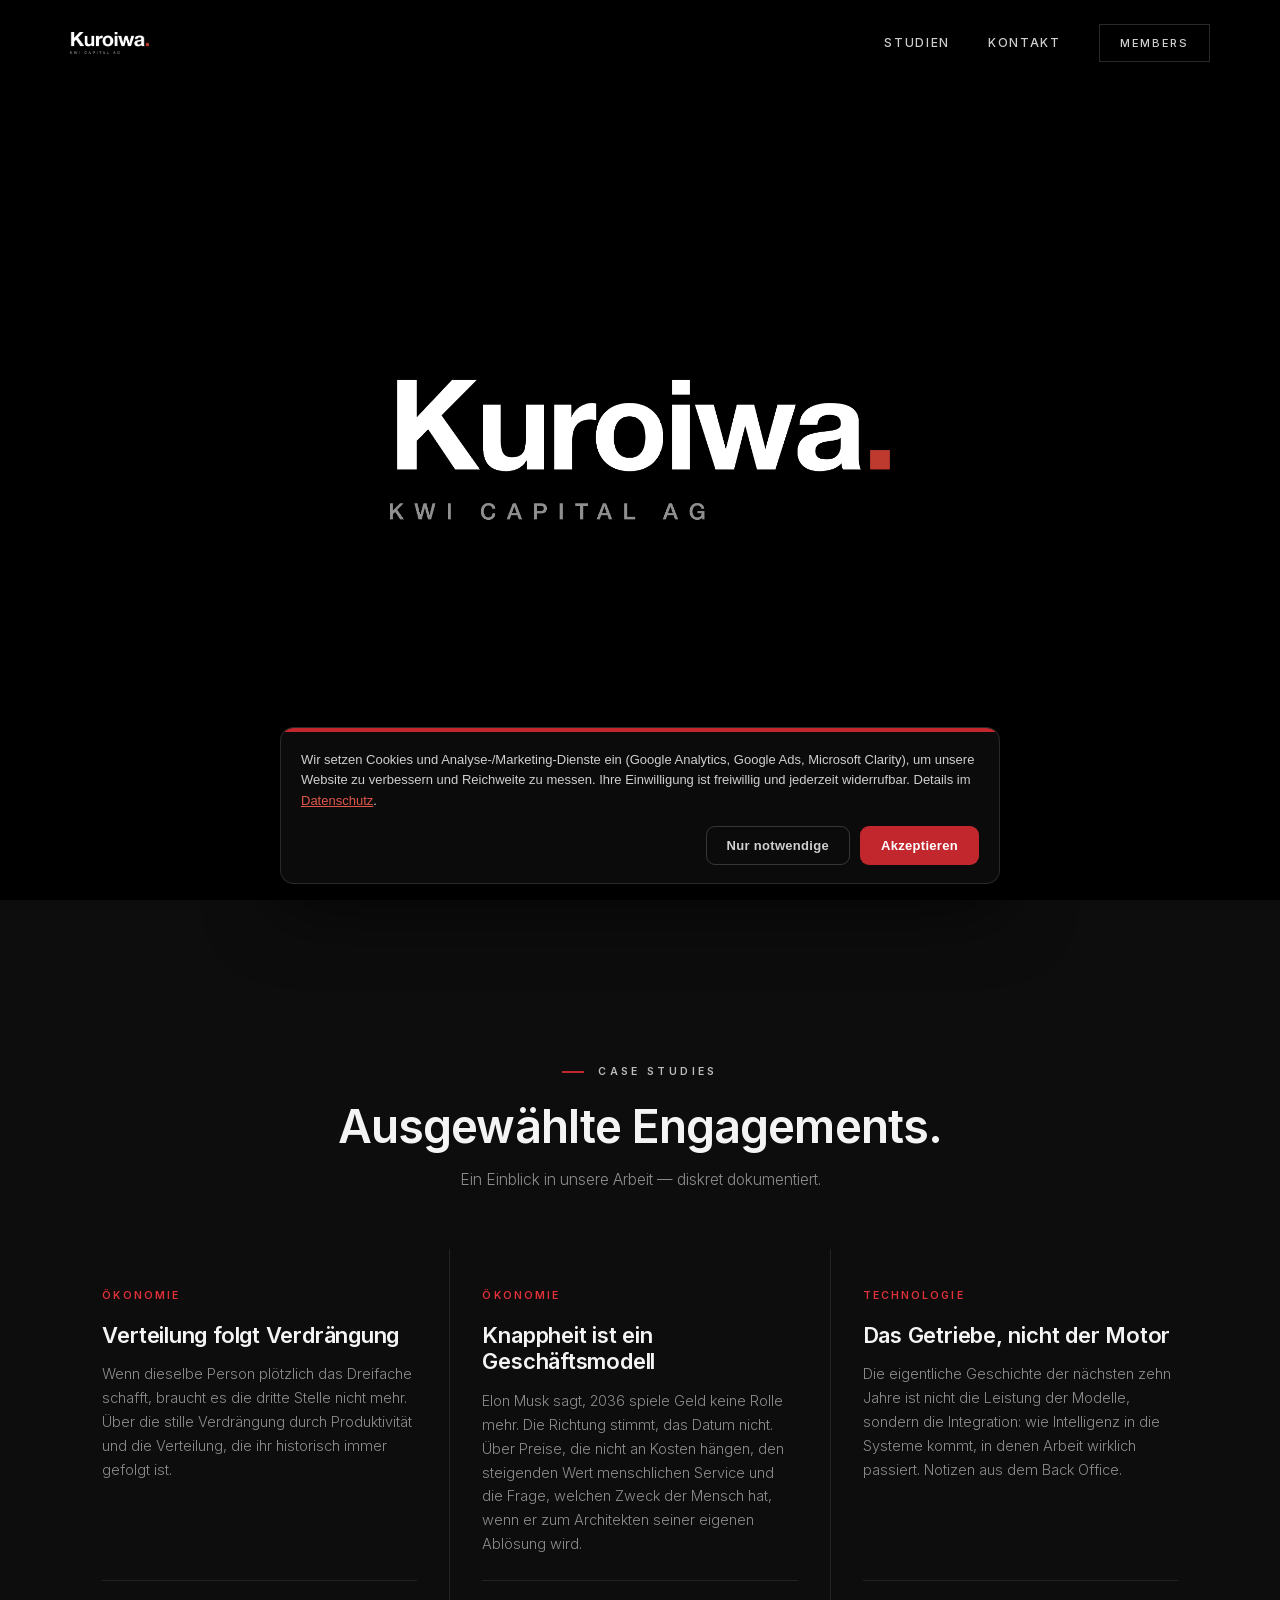
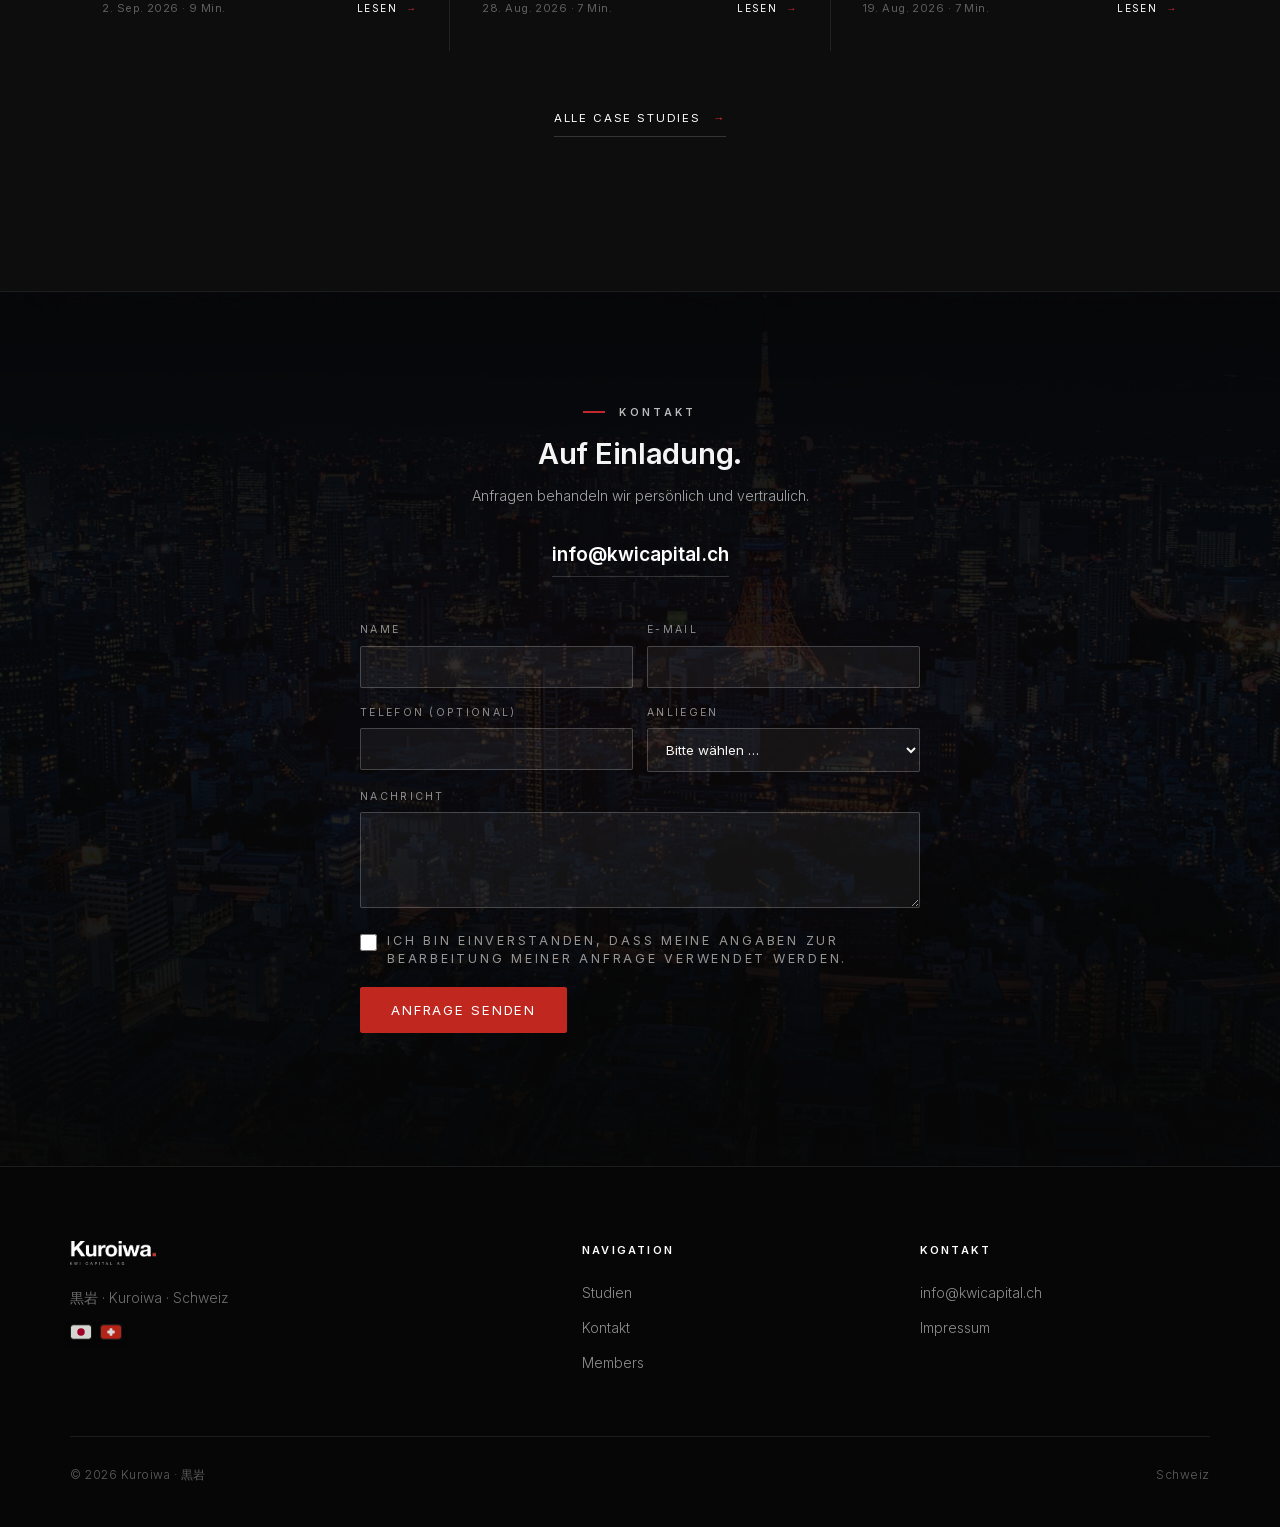
==== index.html @ 1a4d855a "Sentry error monitoring (shared EU loader) on all public pages" ====
<!DOCTYPE html>
<html lang="de">
<head>
<!-- KWI-ANALYTICS: Google Consent Mode v2 (Default = verweigert bis Einwilligung) -->
<script>
window.dataLayer=window.dataLayer||[];function gtag(){dataLayer.push(arguments);}
gtag('consent','default',{ad_storage:'denied',ad_user_data:'denied',ad_personalization:'denied',analytics_storage:'denied',functionality_storage:'granted',security_storage:'granted',wait_for_update:500,region:['CH','GB','AT','BE','BG','HR','CY','CZ','DK','EE','FI','FR','DE','GR','HU','IE','IT','LV','LT','LU','MT','NL','PL','PT','RO','SK','SI','ES','SE','IS','LI','NO']});
gtag('consent','default',{ad_storage:'granted',ad_user_data:'granted',ad_personalization:'granted',analytics_storage:'granted',functionality_storage:'granted',security_storage:'granted'});
gtag('set','ads_data_redaction',true);gtag('set','url_passthrough',true);
</script>
<meta charset="utf-8">
<meta name="viewport" content="width=device-width,initial-scale=1">
<title>Kuroiwa — KWI Capital AG | Schweizerische Investment-Gesellschaft</title>
<meta name="description" content="Kuroiwa · KWI Capital AG, Freienbach SZ — eine unabhängige Schweizer Investment-Gesellschaft für Real Estate, Luxusgüter und Beteiligungen. Privates Kapital, mit Überzeugung investiert.">
<link rel="canonical" href="https://kwicapital.ch/">
<link rel="preload" as="image" href="assets/brand/hero.jpg?v=4" fetchpriority="high">
<meta name="theme-color" content="#0a0a0a">
<meta name="robots" content="index,follow">
<!-- Open Graph -->
<meta property="og:type" content="website">
<meta property="og:site_name" content="Kuroiwa · KWI Capital AG">
<meta property="og:locale" content="de_CH">
<meta property="og:title" content="Kuroiwa — KWI Capital AG | Schweizerische Investment-Gesellschaft">
<meta property="og:description" content="Eine unabhängige Schweizer Investment-Gesellschaft. Privates Kapital, mit Überzeugung investiert.">
<meta property="og:url" content="https://kwicapital.ch/">
<meta property="og:image" content="https://kwicapital.ch/assets/brand/og.png">
<meta property="og:image:width" content="1200">
<meta property="og:image:height" content="630">
<!-- Twitter -->
<meta name="twitter:card" content="summary_large_image">
<meta name="twitter:title" content="Kuroiwa — Schweizerische Investment-Gesellschaft">
<meta name="twitter:description" content="Eine unabhängige Schweizer Investment-Gesellschaft. Privates Kapital, mit Überzeugung investiert.">
<meta name="twitter:image" content="https://kwicapital.ch/assets/brand/og.png">
<!-- Structured data -->
<script type="application/ld+json">
{"@context":"https://schema.org","@type":"FinancialService","name":"KWI Capital AG","alternateName":["Kuroiwa","Kuroiwa · KWI Capital AG","Kuroiwa Real Estate","Kuroiwa Capital"],"url":"https://kwicapital.ch/","logo":"https://kwicapital.ch/assets/brand/kuroiwa-white.png","image":"https://kwicapital.ch/assets/brand/og.png","description":"Unabhängige Schweizer Investment-Gesellschaft für Real Estate, Luxusgüter und Beteiligungen. Privates Kapital, mit Überzeugung investiert.","knowsAbout":["Real Estate","Immobilien","Luxusgüter","Investments"],"founder":{"@type":"Person","name":"Kaito Weingart"},"address":{"@type":"PostalAddress","streetAddress":"Schwerzistrasse 34","postalCode":"8807","addressLocality":"Freienbach","addressRegion":"Schwyz","addressCountry":"CH"},"areaServed":"CH","email":"info@kwicapital.ch","sameAs":["https://www.linkedin.com/company/kwicapital"]}
</script>
<link rel="stylesheet" href="assets/css/style.css">
<link rel="icon" href="/favicon.ico" sizes="any">
<link rel="icon" type="image/png" sizes="48x48" href="/assets/brand/favicon-48.png">
<link rel="icon" type="image/png" sizes="96x96" href="/assets/brand/favicon-96.png">
<link rel="icon" type="image/png" sizes="192x192" href="/assets/brand/favicon-192.png">
<link rel="apple-touch-icon" href="/assets/brand/apple-touch-icon.png">
<script src="https://js-de.sentry-cdn.com/5f4f6df38e203f23745c1d798cc544e8.min.js" crossorigin="anonymous"></script>
</head>
<body>

<!-- NAV -->
<nav class="nav">
  <a href="/"><img class="logo" src="assets/brand/kuroiwa-white.png" alt="Kuroiwa — KWI Capital AG"></a>
  <div class="nav-links">
    <a href="studien.html">Studien</a>
    <a href="#kontakt">Kontakt</a>
    <a href="admin.html" class="nav-cta">Members</a>
  </div>
  <div class="burger"><span></span><span></span><span></span></div>
</nav>

<!-- SLIDE 1 — INTRO (Logo auf Schwarz) -->
<header class="hero-intro" id="top">
  <img class="k-logo" src="assets/brand/kuroiwa-white.png" alt="Kuroiwa — KWI Capital AG">
  <div class="scrollcue"><span>Scrollen</span><span class="ln"></span></div>
</header>

<!-- CASE STUDIES -->
<section class="studies" id="cases">
  <div class="wrap">
    <div class="cases-head rv">
      <span class="eyebrow center">Case Studies</span>
      <h2>Ausgewählte Engagements.</h2>
      <p>Ein Einblick in unsere Arbeit — diskret dokumentiert.</p>
    </div>
    <div class="study-grid" id="studyGrid"></div>
    <div class="cases-more rv">
      <a href="studien.html" class="link-lux">Alle Case Studies <span class="arw">→</span></a>
    </div>
  </div>
</section>

<!-- CTA -->
<section class="cta" id="kontakt">
  <img class="bg" src="assets/brand/hero.jpg?v=4" alt="" aria-hidden="true" loading="lazy" decoding="async">
  <div class="wrap">
    <span class="eyebrow center rv">Kontakt</span>
    <h2 class="rv">Auf Einladung.</h2>
    <p class="rv">Anfragen behandeln wir persönlich und vertraulich.</p>
    <a href="mailto:info@kwicapital.ch" class="mail rv">info@kwicapital.ch</a>

    <style>
      .kwi-lead { max-width: 560px; margin: 44px auto 0; text-align: left; }
      .kwi-lead label { display:block; font-size:10.5px; letter-spacing:.22em; text-transform:uppercase; color:rgba(246,245,242,.55); margin:0 0 7px; }
      .kwi-lead input, .kwi-lead select, .kwi-lead textarea { width:100%; background:rgba(246,245,242,.05); border:1px solid rgba(246,245,242,.22); color:#f6f5f2; font:15px/1.5 inherit; font-family:inherit; padding:12px 14px; border-radius:2px; outline:none; transition:border-color .2s; margin-bottom:16px; box-sizing:border-box; }
      .kwi-lead input:focus, .kwi-lead select:focus, .kwi-lead textarea:focus { border-color:#c0271f; }
      .kwi-lead select option { background:#141416; color:#f6f5f2; }
      .kwi-lead textarea { resize:vertical; min-height:96px; }
      .kwi-lead .zwei { display:grid; grid-template-columns:1fr 1fr; gap:14px; }
      @media (max-width:560px){ .kwi-lead .zwei { grid-template-columns:1fr; } }
      .kwi-lead .ok { display:flex; gap:10px; align-items:flex-start; font-size:12.5px; color:rgba(246,245,242,.6); line-height:1.5; margin-bottom:18px; }
      .kwi-lead .ok input { width:17px; height:17px; flex-shrink:0; accent-color:#c0271f; margin:2px 0 0; }
      .kwi-lead button { cursor:pointer; background:#c0271f; color:#fff; border:1px solid #c0271f; padding:14px 30px; font:600 13px/1 inherit; font-family:inherit; letter-spacing:.14em; text-transform:uppercase; border-radius:2px; transition:background .2s; }
      .kwi-lead button:hover { background:#a01f18; }
      .kwi-lead .status { font-size:14px; min-height:20px; margin:10px 0 0; }
      .kwi-lead .status.err { color:#ff8178; }
      .kwi-dank { display:none; max-width:480px; margin:52px auto 0; text-align:center; padding:44px 36px; border:1px solid rgba(246,245,242,.14); background:rgba(246,245,242,.03); }
      .kwi-dank.zeig { display:block; }
      .kwi-dank .kd-check { width:46px; height:46px; margin:0 auto 20px; border:1.5px solid #c0271f; border-radius:50%; color:#c0271f; font-size:20px; line-height:46px; }
      .kwi-dank h3 { margin:0 0 10px; font-size:24px; letter-spacing:.01em; color:#f6f5f2; }
      .kwi-dank p { margin:0; font-size:15px; color:rgba(246,245,242,.7); line-height:1.6; }
      .kwi-dank .kd-sub { margin-top:16px; padding-top:16px; border-top:1px solid rgba(246,245,242,.1); font-size:12.5px; color:rgba(246,245,242,.45); letter-spacing:.04em; }
      .kwi-hp { position:absolute; left:-9999px; }
    </style>
    <form class="kwi-lead rv" id="kwiLead" novalidate>
      <input type="text" name="_gotcha" class="kwi-hp" tabindex="-1" autocomplete="off" aria-hidden="true">
      <div class="zwei">
        <div><label for="kl-name">Name</label><input id="kl-name" name="name" type="text" autocomplete="name" required></div>
        <div><label for="kl-mail">E-Mail</label><input id="kl-mail" name="email" type="email" autocomplete="email" required></div>
      </div>
      <div class="zwei">
        <div><label for="kl-tel">Telefon (optional)</label><input id="kl-tel" name="telefon" type="tel" autocomplete="tel"></div>
        <div><label for="kl-anliegen">Anliegen</label><select id="kl-anliegen" name="anliegen" required>
          <option value="">Bitte wählen …</option><option>Beteiligung</option><option>Immobilien</option><option>Finanzierung</option><option>Anderes</option>
        </select></div>
      </div>
      <label for="kl-msg">Nachricht</label><textarea id="kl-msg" name="nachricht" required></textarea>
      <label class="ok"><input type="checkbox" name="einwilligung" required value="ja"><span>Ich bin einverstanden, dass meine Angaben zur Bearbeitung meiner Anfrage verwendet werden.</span></label>
      <button type="submit">Anfrage senden</button>
      <p class="status" id="kwiStatus" role="status" aria-live="polite"></p>
    </form>
    <div class="kwi-dank" id="kwiDank">
      <div class="kd-check">&#10003;</div>
      <h3>Danke für Ihre Anfrage.</h3>
      <p>Wir melden uns zeitnah bei Ihnen.</p>
      <p class="kd-sub">Eine Bestätigung wurde an Ihre E-Mail-Adresse gesendet.</p>
    </div>
    <script>
    (function(){
      var EP = 'https://script.google.com/macros/s/AKfycbymkMpIEbcoW9rb1I5Gh41MIJLAxWE8_gxH4I-no3Gv1EeRDpSPRKZDP80ACnvisbRn/exec';
      var f = document.getElementById('kwiLead'), st = document.getElementById('kwiStatus');
      function fertig(){ f.style.display='none'; document.getElementById('kwiDank').classList.add('zeig'); if (window.dataLayer) window.dataLayer.push({ event:'generate_lead', method:'kontaktformular' }); }
      f.addEventListener('submit', async function(e){
        e.preventDefault();
        if (!f.checkValidity()) { f.reportValidity(); return; }
        st.className = 'status'; st.textContent = 'Wird gesendet …';
        var daten = new URLSearchParams(new FormData(f));
        try {
          var res = await fetch(EP, { method:'POST', body:daten });
          var a = await res.json().catch(function(){ return {}; });
          if (res.ok && a.ok !== false) fertig();
          else { st.className='status err'; st.textContent='Senden fehlgeschlagen — bitte direkt an info@kwicapital.ch.'; }
        } catch(err){
          try { await fetch(EP, { method:'POST', body:daten, mode:'no-cors' }); fertig(); }
          catch(e2){ st.className='status err'; st.textContent='Netzwerkfehler — bitte direkt an info@kwicapital.ch.'; }
        }
      });
    })();
    </script>
  </div>
</section>

<!-- FOOTER -->
<footer class="footer">
  <div class="wrap">
    <div class="top">
      <div>
        <img class="logo" src="assets/brand/kuroiwa-white.png" alt="Kuroiwa">
        <p class="desc">黒岩 · Kuroiwa · Schweiz</p>
        <div class="flags" style="margin-top:14px" title="Japan × Schweiz">
          <span class="fl"><svg width="20" height="14" viewBox="0 0 30 20"><rect width="30" height="20" rx="3" fill="#FAF9F6"/><circle cx="15" cy="10" r="5.6" fill="#BC002D"/></svg></span>
          <span class="fl"><svg width="20" height="14" viewBox="0 0 30 20"><rect width="30" height="20" rx="3" fill="#D52B1E"/><rect x="12.9" y="4.5" width="4.2" height="11" rx="1" fill="#fff"/><rect x="9.5" y="7.9" width="11" height="4.2" rx="1" fill="#fff"/></svg></span>
        </div>
      </div>
      <div>
        <h5>Navigation</h5>
        <a href="studien.html">Studien</a>
        <a href="#kontakt">Kontakt</a>
        <a href="admin.html">Members</a>
      </div>
      <div>
        <h5>Kontakt</h5>
        <a href="mailto:info@kwicapital.ch">info@kwicapital.ch</a>
        <a href="impressum.html">Impressum</a>
      </div>
    </div>
    <div class="bottom">
      <span>© 2026 Kuroiwa · 黒岩</span>
      <span>Schweiz</span>
    </div>
  </div>
</footer>

<script src="assets/js/site.js"></script>
<script>
  renderStudies('#studyGrid', null, 3);
  window.addEventListener('load', ()=> setTimeout(()=> document.getElementById('pre')?.classList.add('done'), 600));
  setTimeout(()=> document.getElementById('pre')?.classList.add('done'), 2400);
</script>
<!-- KWI-ANALYTICS -->
<noscript><iframe src="https://www.googletagmanager.com/ns.html?id=GTM-KFHC6SKX" height="0" width="0" style="display:none;visibility:hidden" title="gtm"></iframe></noscript>
<script src="/assets/js/kwi-analytics.js" defer></script>
</body>
</html>
---- assets/css/style.css ----
/* ============================================================
   KUROIWA · KWI CAPITAL AG
   Sleek · Black & Red · Boutique / Blackstone-grade
   ============================================================ */
@import url('../fonts/fonts.css');

:root{
  --black:#0a0a0a;
  --black-2:#0d0d0d;
  --black-3:#131313;
  --white:#f4f4f4;
  --red:#c1272d;
  --red-h:#e03038;
  --grey:#8c8c8c;
  --grey-2:#5f5f5f;
  --line:rgba(255,255,255,.09);
  --line-2:rgba(255,255,255,.16);
  --maxw:1340px;
  --pad:clamp(22px,5.5vw,88px);
  --ease:cubic-bezier(.22,1,.36,1);
}

*{box-sizing:border-box;margin:0;padding:0}
html{scroll-behavior:smooth;-webkit-text-size-adjust:100%}
body{
  font-family:'Inter',-apple-system,'Helvetica Neue',Arial,sans-serif;
  background:var(--black); color:var(--white);
  font-size:16px; line-height:1.65; font-weight:400;
  -webkit-font-smoothing:antialiased; overflow-x:hidden;
}
img{max-width:100%;display:block}
a{color:inherit;text-decoration:none}
::selection{background:var(--red);color:#fff}

.wrap{max-width:var(--maxw);margin:0 auto;padding-inline:var(--pad)}

/* label */
.eyebrow{display:inline-flex;align-items:center;gap:14px;font-size:10.5px;letter-spacing:.32em;
  text-transform:uppercase;font-weight:600;color:#bcbcbc}
.eyebrow::before{content:"";width:22px;height:2px;background:var(--red)}
.eyebrow.center{justify-content:center}

/* logo image */
.logo{height:26px;width:auto;display:block}

/* ============================================================
   PRELOADER
   ============================================================ */
#pre{position:fixed;inset:0;z-index:9999;background:#000;display:flex;align-items:center;justify-content:center;
  transition:opacity .9s var(--ease),visibility .9s;
  animation:preFail 0s 4s forwards} /* Fallback: verschwindet auch ohne JS */
#pre.done{opacity:0;visibility:hidden}
@keyframes preFail{to{opacity:0;visibility:hidden}}
#pre img{width:min(320px,54vw);opacity:0;animation:pin 1.3s var(--ease) forwards}
@keyframes pin{0%{opacity:0;transform:translateY(8px)}100%{opacity:1;transform:none}}

/* ============================================================
   NAV
   ============================================================ */
.nav{position:fixed;top:0;left:0;right:0;z-index:100;display:flex;align-items:center;justify-content:space-between;
  padding:24px var(--pad);transition:background .5s var(--ease),padding .5s var(--ease),border-color .5s;
  border-bottom:1px solid transparent}
.nav.solid{background:rgba(8,8,8,.78);backdrop-filter:blur(20px) saturate(1.3);padding-block:15px;border-bottom-color:var(--line)}
.nav .logo{height:22px}
.nav-links{display:flex;gap:38px;align-items:center;font-size:12px;font-weight:500;letter-spacing:.14em;text-transform:uppercase}
.nav-links a{position:relative;color:#cfcfcf;transition:color .35s}
.nav-links a:hover{color:#fff}
.nav-links a:not(.nav-cta)::after{content:"";position:absolute;left:0;bottom:-7px;height:2px;width:0;background:var(--red);transition:width .4s var(--ease)}
.nav-links a:not(.nav-cta):hover::after{width:100%}
.nav-cta{border:1px solid var(--line-2);padding:9px 20px;font-size:11px;transition:.35s;color:#fff}
.nav-cta:hover{background:var(--red);border-color:var(--red)}
.burger{display:none;flex-direction:column;gap:6px;cursor:pointer;z-index:110}
.burger span{width:26px;height:2px;background:#fff;display:block;transition:.35s}

/* ============================================================
   HERO
   ============================================================ */
.hero{position:relative;min-height:100vh;display:flex;align-items:flex-end;justify-content:center;text-align:center;
  background:#070707;overflow:hidden}
.hero .herobg{position:absolute;inset:0;width:100%;height:100%;object-fit:cover;object-position:center 42%;
  z-index:0;transform:scale(1.02);animation:kenburns 36s ease-out forwards;will-change:transform}
@keyframes kenburns{to{transform:scale(1.09)}}
.hero .veil{position:absolute;inset:0;z-index:1;pointer-events:none;
  background:
    radial-gradient(75% 60% at 50% 72%, rgba(0,0,0,.42) 0%, rgba(0,0,0,0) 66%),
    linear-gradient(180deg, rgba(7,7,7,.74) 0%, rgba(7,7,7,.24) 26%, rgba(7,7,7,.30) 52%, rgba(7,7,7,.62) 78%, rgba(7,7,7,.92) 100%)}
.hero::before{content:"";position:absolute;top:-26%;left:50%;transform:translateX(-50%);z-index:2;
  width:900px;height:900px;border-radius:50%;pointer-events:none;
  background:radial-gradient(circle,rgba(193,39,45,.18) 0%,rgba(193,39,45,0) 62%)}
.hero-inner{position:relative;z-index:3;padding:0 0 16vh}
.hero .eyebrow{margin-bottom:26px;font-size:10px;letter-spacing:.4em;color:#d8d8d8;opacity:.9}
.hero h1{font-weight:500;font-size:clamp(30px,4.4vw,60px);letter-spacing:-.015em;line-height:1.14;
  margin:0 auto;max-width:20ch;color:#fff;text-shadow:0 2px 44px rgba(0,0,0,.55)}
.hero .hero-sub{margin-top:26px;font-size:clamp(14px,1.35vw,17px);color:#c4c4c4;font-weight:300;
  letter-spacing:.02em;max-width:46ch;margin-left:auto;margin-right:auto}
.hero .hero-sub b{color:#fff;font-weight:500}
.hero .lede{font-size:clamp(15px,1.4vw,18px);max-width:46ch;margin:0 auto;color:#a8a8a8;font-weight:300;line-height:1.7}
.hero .acts{display:flex;gap:36px;justify-content:center;align-items:center;margin-top:48px;flex-wrap:wrap}

.link-lux{display:inline-flex;align-items:center;gap:12px;font-size:11.5px;letter-spacing:.16em;text-transform:uppercase;
  color:#fff;padding-bottom:8px;border-bottom:1px solid var(--line-2);transition:.4s var(--ease)}
.link-lux .arw{transition:transform .4s var(--ease);color:var(--red-h)}
.link-lux:hover{border-bottom-color:var(--red)}
.link-lux:hover .arw{transform:translateX(6px)}

.scrollcue{position:absolute;left:50%;transform:translateX(-50%);bottom:32px;z-index:4;display:flex;flex-direction:column;
  align-items:center;gap:12px;color:var(--grey-2);font-size:9.5px;letter-spacing:.34em;text-transform:uppercase}
.scrollcue .ln{width:1px;height:50px;background:rgba(255,255,255,.18);position:relative;overflow:hidden}
.scrollcue .ln::after{content:"";position:absolute;top:-50px;left:0;width:1px;height:50px;background:var(--red);animation:drop 2.6s var(--ease) infinite}
@keyframes drop{0%{top:-50px}70%,100%{top:50px}}

/* ============================================================
   SLIDES — Intro-Logo (Slide 1) + Text-Slide (Slide 2)
   ============================================================ */
html{scroll-snap-type:y proximity}
/* Nav-Logo erst nach dem Scrollen einblenden (Intro = grosses Logo) */
.nav .logo{opacity:0;transition:opacity .5s var(--ease)}
.nav.solid .logo{opacity:1}

.hero-intro{position:relative;min-height:100vh;background:#000;display:flex;flex-direction:column;
  align-items:center;justify-content:center;scroll-snap-align:start}
.hero-intro .k-logo{width:min(500px,64vw);opacity:0;animation:logoIn 1.7s var(--ease) .25s forwards}
@keyframes logoIn{0%{opacity:0;transform:translateY(10px);filter:blur(5px)}100%{opacity:1;transform:none;filter:none}}

.slide-text{position:relative;min-height:100vh;display:flex;align-items:center;justify-content:center;
  text-align:center;background:#070707;overflow:hidden;scroll-snap-align:start}
.slide-text .bg{position:absolute;inset:0;width:100%;height:100%;object-fit:cover;object-position:center 42%;
  z-index:0;transform:scale(1.03);animation:kenburns 34s ease-out forwards}
.slide-text .veil{position:absolute;inset:0;z-index:1;pointer-events:none;
  background:linear-gradient(180deg,rgba(7,7,7,.84) 0%,rgba(7,7,7,.46) 42%,rgba(7,7,7,.88) 100%),
             radial-gradient(62% 52% at 50% 52%,rgba(0,0,0,.42),transparent 72%)}
.slide-inner{position:relative;z-index:2;max-width:940px;padding-inline:var(--pad)}
.slide-text .eyebrow{margin-bottom:28px}
.slide-text h2{font-weight:500;font-size:clamp(34px,5.5vw,74px);line-height:1.06;letter-spacing:-.02em;color:#fff;
  text-shadow:0 2px 44px rgba(0,0,0,.5)}
.slide-text p{margin:30px auto 0;font-size:clamp(16px,1.7vw,21px);line-height:1.6;color:#cfcfcf;font-weight:300;max-width:42ch}
.slide-text p em{font-style:normal;color:var(--red-h);font-weight:400}

/* Flaggen-Emblem (Japan × Schweiz) */
.flags{display:inline-flex;align-items:center;gap:8px;opacity:.85}
.flags .fl{display:inline-flex;line-height:0;border-radius:3px;overflow:hidden;box-shadow:0 2px 6px rgba(0,0,0,.4);border:1px solid rgba(255,255,255,.1)}
.flags .fl svg{display:block}
.flags .x{color:var(--grey-2);font-size:12px;letter-spacing:.1em}
.flags-c{justify-content:center;margin-top:36px}
.flags-lbl{margin-top:12px;font-size:10px;letter-spacing:.32em;text-transform:uppercase;color:var(--grey-2)}

/* ============================================================
   SECTION PRIMITIVES
   ============================================================ */
section{padding-block:clamp(90px,12vw,170px)}
.sec-head{margin-bottom:66px;max-width:960px}
.sec-head .eyebrow{margin-bottom:26px}
.sec-head h2{font-weight:700;font-size:clamp(32px,5vw,66px);line-height:1.04;letter-spacing:-.02em}
.sec-head p{color:var(--grey);font-size:17px;max-width:56ch;margin-top:22px;font-weight:300;line-height:1.75}

/* ---------- STATEMENT ---------- */
.statement{background:var(--black-2);border-top:1px solid var(--line);border-bottom:1px solid var(--line)}
.statement .wrap{max-width:1140px}
.statement p{font-weight:600;font-size:clamp(26px,4vw,52px);line-height:1.24;letter-spacing:-.02em}
.statement p em{font-style:normal;color:var(--red-h)}
.statement .sig{margin-top:44px;font-size:12px;letter-spacing:.2em;text-transform:uppercase;color:var(--grey)}

/* ---------- APPROACH ---------- */
.approach{background:var(--black)}
.pillars{border-top:1px solid var(--line)}
.pillar{display:grid;grid-template-columns:100px 1fr auto;gap:44px;align-items:start;
  padding:46px 0;border-bottom:1px solid var(--line);transition:padding .5s var(--ease),background .5s}
.pillar:hover{padding-inline:20px;background:var(--black-2)}
.pillar .no{font-size:14px;font-weight:700;color:var(--red);letter-spacing:.1em;padding-top:8px}
.pillar h3{font-weight:600;font-size:clamp(22px,2.6vw,32px);letter-spacing:-.01em;margin-bottom:12px}
.pillar p{color:var(--grey);font-size:15.5px;max-width:56ch;font-weight:300;line-height:1.7}
.pillar .tag{font-size:10.5px;letter-spacing:.2em;text-transform:uppercase;color:var(--grey-2);white-space:nowrap;padding-top:10px}

/* ---------- KUROIWA ---------- */
.kuro{background:var(--black-2);position:relative;overflow:hidden}
.kuro .kanji{position:absolute;right:-1vw;top:50%;transform:translateY(-50%);font-size:min(40vw,480px);
  color:#fff;opacity:.035;line-height:.8;pointer-events:none;font-weight:700}
.kuro .wrap{position:relative;z-index:2;max-width:820px}
.kuro h2{font-weight:700;font-size:clamp(30px,4.4vw,60px);line-height:1.08;letter-spacing:-.02em;margin:22px 0 28px}
.kuro h2 b{color:var(--red-h);font-weight:700}
.kuro p{color:var(--grey);font-size:17px;font-weight:300;line-height:1.85;max-width:60ch}
.kuro p+p{margin-top:20px}

/* ---------- FIGURES ---------- */
.figures{background:var(--black);border-top:1px solid var(--line);border-bottom:1px solid var(--line)}
.fig-grid{display:grid;grid-template-columns:repeat(4,1fr)}
.fig{border-left:1px solid var(--line);padding:6px 0 6px 28px}
.fig:first-child{border-left:0;padding-left:0}
.fig .n{font-size:clamp(34px,4.4vw,58px);font-weight:700;letter-spacing:-.02em;line-height:1}
.fig .n .u{color:var(--red)}
.fig .l{margin-top:14px;color:var(--grey);font-size:13px;max-width:22ch;font-weight:300;letter-spacing:.02em}

/* ============================================================
   STUDIEN
   ============================================================ */
.studies{background:var(--black-2)}
.cases-head{text-align:center;max-width:760px;margin:0 auto 56px}
.cases-head .eyebrow{margin-bottom:22px}
.cases-head h2{font-weight:600;font-size:clamp(27px,3.6vw,48px);line-height:1.06;letter-spacing:-.02em}
.cases-head p{color:var(--grey);font-size:15.5px;font-weight:300;margin-top:16px}
.cases-more{text-align:center;margin-top:52px}
.studies-top{display:flex;justify-content:space-between;align-items:flex-end;gap:30px;flex-wrap:wrap;margin-bottom:52px}
.filters{display:flex;gap:10px;flex-wrap:wrap}
.chip{border:1px solid var(--line-2);background:transparent;color:var(--grey);padding:9px 20px;border-radius:100px;
  font-size:11px;letter-spacing:.1em;text-transform:uppercase;cursor:pointer;transition:.3s;font-family:inherit}
.chip:hover{border-color:#fff;color:#fff}
.chip.active{background:var(--red);color:#fff;border-color:var(--red)}
.study-grid{display:grid;grid-template-columns:repeat(3,1fr);gap:1px;background:var(--line)}
.scard{background:var(--black-2);padding:38px 32px 34px;display:flex;flex-direction:column;min-height:340px;transition:.5s var(--ease);position:relative}
.scard::before{content:"";position:absolute;left:0;top:0;height:2px;width:0;background:var(--red);transition:width .5s var(--ease)}
.scard:hover{background:var(--black-3)}
.scard:hover::before{width:100%}
.scard .cat{font-size:10.5px;letter-spacing:.2em;text-transform:uppercase;color:var(--red-h);font-weight:600}
.scard .st-title{font-weight:600;font-size:22px;line-height:1.2;margin:18px 0 14px;letter-spacing:-.01em}
.scard .sum{color:var(--grey);font-size:14.5px;line-height:1.65;flex:1;font-weight:300}
.scard .meta{display:flex;justify-content:space-between;align-items:center;margin-top:24px;padding-top:18px;border-top:1px solid var(--line);font-size:11px;color:var(--grey-2);letter-spacing:.04em}
.scard .meta .read{display:inline-flex;gap:9px;align-items:center;color:#fff;text-transform:uppercase;letter-spacing:.14em;font-size:10px}
.scard .arw{color:var(--red-h);transition:transform .4s var(--ease)}
.scard:hover .arw{transform:translateX(5px)}
.empty{grid-column:1/-1;padding:80px 20px;text-align:center;color:var(--grey);border:1px dashed var(--line-2);font-weight:300}
.empty a{color:var(--red-h)}

/* ============================================================
   STUDY DETAIL
   ============================================================ */
.article{max-width:740px;margin:0 auto;padding-top:170px}
.article .cat{color:var(--red-h)}
.article h1{font-weight:700;font-size:clamp(34px,5vw,60px);line-height:1.08;letter-spacing:-.02em;margin:20px 0 24px}
.article .amETA{display:flex;gap:26px;flex-wrap:wrap;color:var(--grey);font-size:12px;letter-spacing:.08em;
  border-bottom:1px solid var(--line);padding-bottom:26px;margin-bottom:42px;text-transform:uppercase}
.article .cover{width:100%;aspect-ratio:16/8;object-fit:cover;margin:0 0 44px;background:var(--black-3)}
.article .body{font-size:18px;line-height:1.8;color:#d6d6d6;font-weight:300}
.article .body h2{font-weight:700;font-size:28px;margin:46px 0 16px;letter-spacing:-.01em;color:#fff}
.article .body h3{font-size:19px;font-weight:600;margin:32px 0 10px;color:#fff}
.article .body p{margin-bottom:22px}
.article .body b{color:#fff;font-weight:600}
.article .body ul,.article .body ol{margin:0 0 22px 24px}
.article .body li{margin-bottom:10px}
.article .body blockquote{border-left:2px solid var(--red);padding:6px 0 6px 24px;margin:30px 0;font-size:23px;color:#fff;font-weight:400}
.article .body a{color:var(--red-h);text-decoration:underline;text-underline-offset:4px}
.article .backlink{display:inline-flex;gap:10px;align-items:center;margin-top:62px;color:var(--grey);font-size:11.5px;letter-spacing:.16em;text-transform:uppercase}
.article .backlink:hover{color:var(--red-h)}

/* ============================================================
   CTA (skyline)
   ============================================================ */
.cta{position:relative;overflow:hidden;text-align:center;background:#070707;border-top:1px solid var(--line);padding-block:clamp(64px,8vw,110px)}
.cta .bg{position:absolute;inset:0;width:100%;height:100%;object-fit:cover;object-position:center;opacity:.5;z-index:0;
  transform:scale(1.03);animation:kenburns 30s ease-out forwards}
.cta::after{content:"";position:absolute;inset:0;z-index:1;pointer-events:none;
  background:
    linear-gradient(180deg,rgba(7,7,7,.9) 0%,rgba(7,7,7,.72) 50%,rgba(7,7,7,.93) 100%),
    radial-gradient(70% 60% at 50% 45%,rgba(193,39,45,.13),transparent 70%)}
.cta .wrap{position:relative;z-index:2}
.cta .mail{display:inline-block;margin-top:6px}
.cta h2{font-weight:600;font-size:clamp(20px,2.3vw,30px);line-height:1.12;letter-spacing:-.01em;max-width:22ch;margin:16px auto 14px}
.cta p{color:#a6a6a6;max-width:40ch;margin:0 auto 26px;font-weight:300;font-size:14px}
.cta .mail{font-size:clamp(15px,1.5vw,19px);font-weight:600;color:#fff;border-bottom:1px solid var(--line-2);padding-bottom:6px;transition:.4s}
.cta .mail:hover{border-bottom-color:var(--red);color:var(--red-h)}

/* ============================================================
   FOOTER
   ============================================================ */
.footer{background:#060606;color:var(--grey);padding-block:74px 42px;font-size:14px;font-weight:300;border-top:1px solid var(--line)}
.footer .top{display:grid;grid-template-columns:1.6fr 1fr 1fr;gap:48px;border-bottom:1px solid var(--line);padding-bottom:50px}
.footer .logo{height:24px;margin-bottom:20px}
.footer h5{color:#fff;font-size:11px;letter-spacing:.2em;text-transform:uppercase;margin-bottom:22px;font-weight:600}
.footer a{color:var(--grey);display:block;margin-bottom:12px}
.footer a:hover{color:#fff}
.footer .desc{max-width:38ch;color:#6f6f6f;line-height:1.8}
.footer .bottom{display:flex;justify-content:space-between;align-items:center;gap:20px;padding-top:28px;flex-wrap:wrap;color:var(--grey-2);font-size:12px;letter-spacing:.04em}

/* ============================================================
   REVEAL
   ============================================================ */
.rv{opacity:0;transform:translateY(26px);transition:opacity 1s var(--ease),transform 1s var(--ease)}
.rv.in{opacity:1;transform:none}

/* ============================================================
   REDUCED MOTION
   ============================================================ */
@media(prefers-reduced-motion:reduce){
  *{animation-duration:.001ms!important;animation-iteration-count:1!important;transition-duration:.001ms!important;scroll-behavior:auto!important}
  .rv{opacity:1!important;transform:none!important}
  #pre{display:none!important}
}

/* ============================================================
   RESPONSIVE
   ============================================================ */
@media(max-width:900px){
  .nav-links{position:fixed;inset:0;background:var(--black);flex-direction:column;justify-content:center;gap:34px;font-size:15px;transform:translateX(100%);transition:transform .55s var(--ease)}
  .nav-links.open{transform:none}
  .burger{display:flex}
  .pillar{grid-template-columns:44px 1fr;gap:20px}
  .pillar .tag{display:none}
  .fig-grid{grid-template-columns:1fr 1fr;gap:44px 24px}
  .fig{border-left:0;padding-left:0}
  .study-grid{grid-template-columns:1fr}
  .footer .top{grid-template-columns:1fr;gap:34px}
}
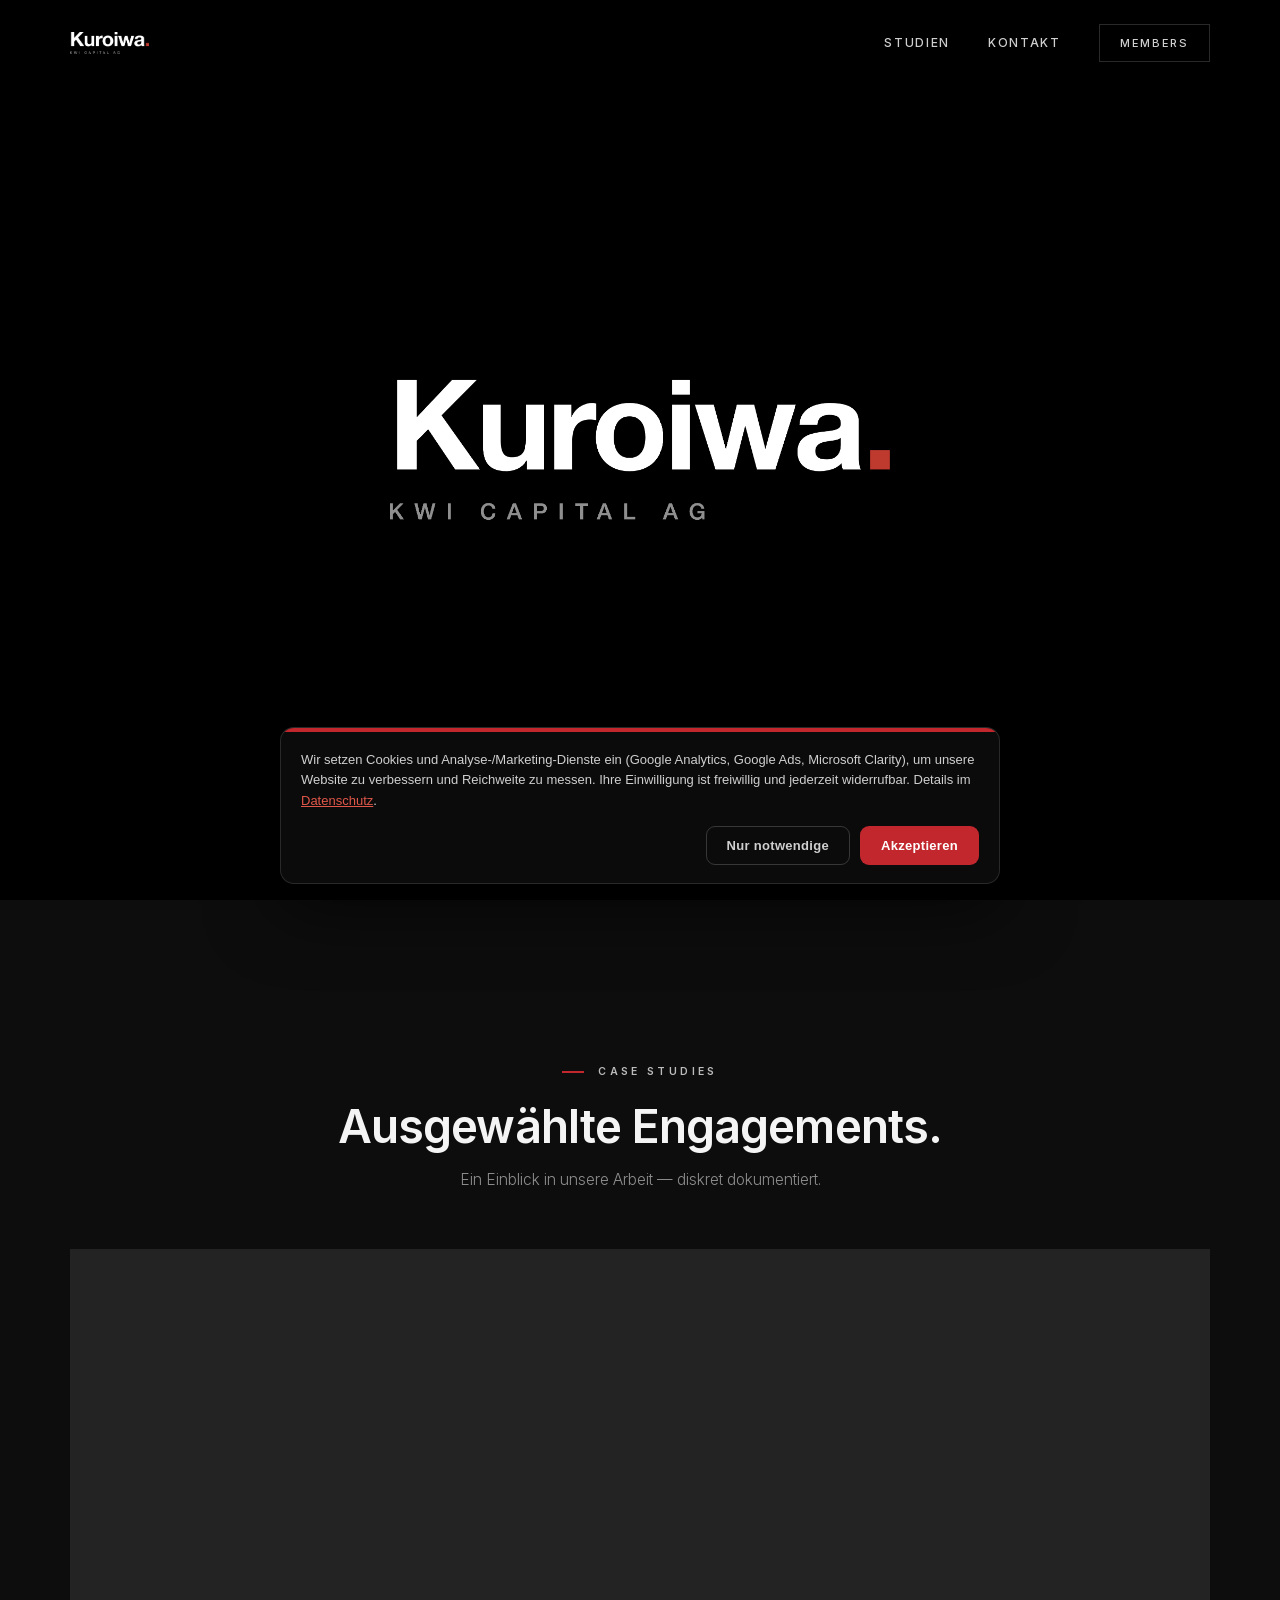
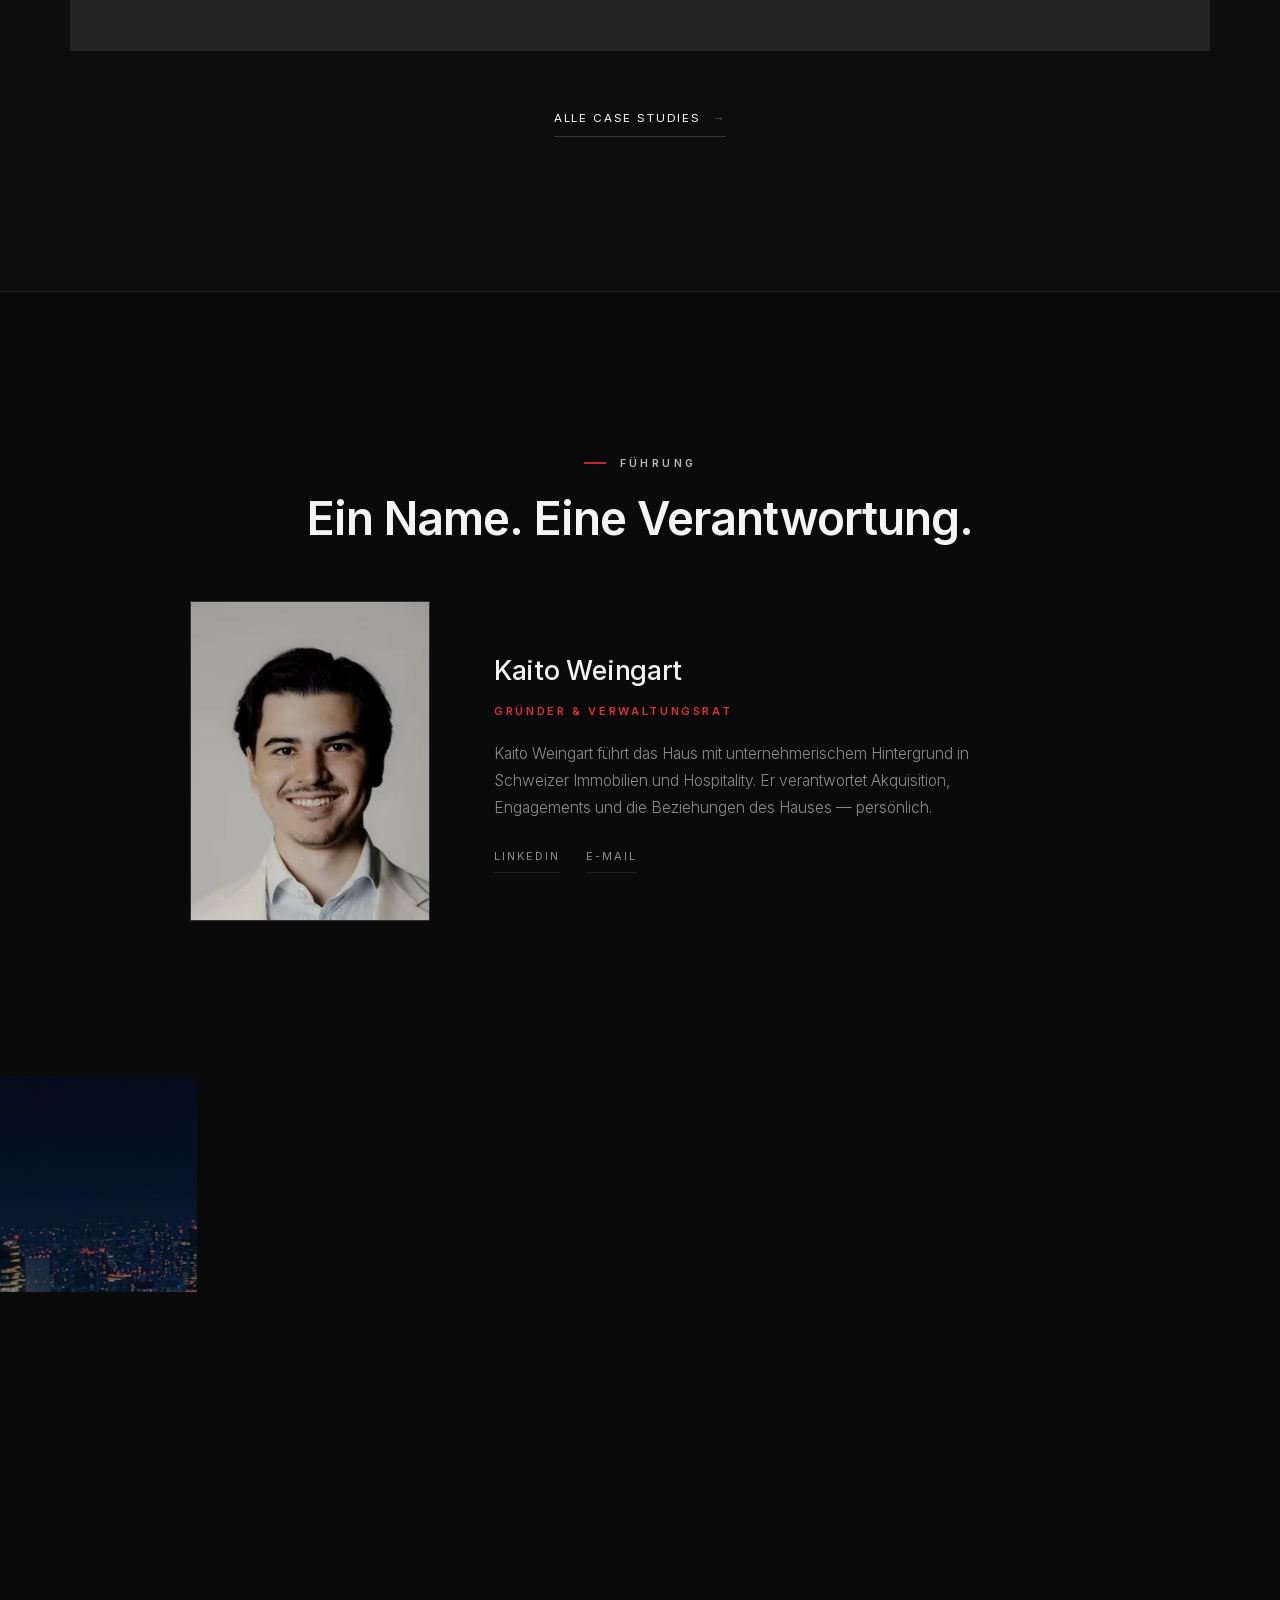
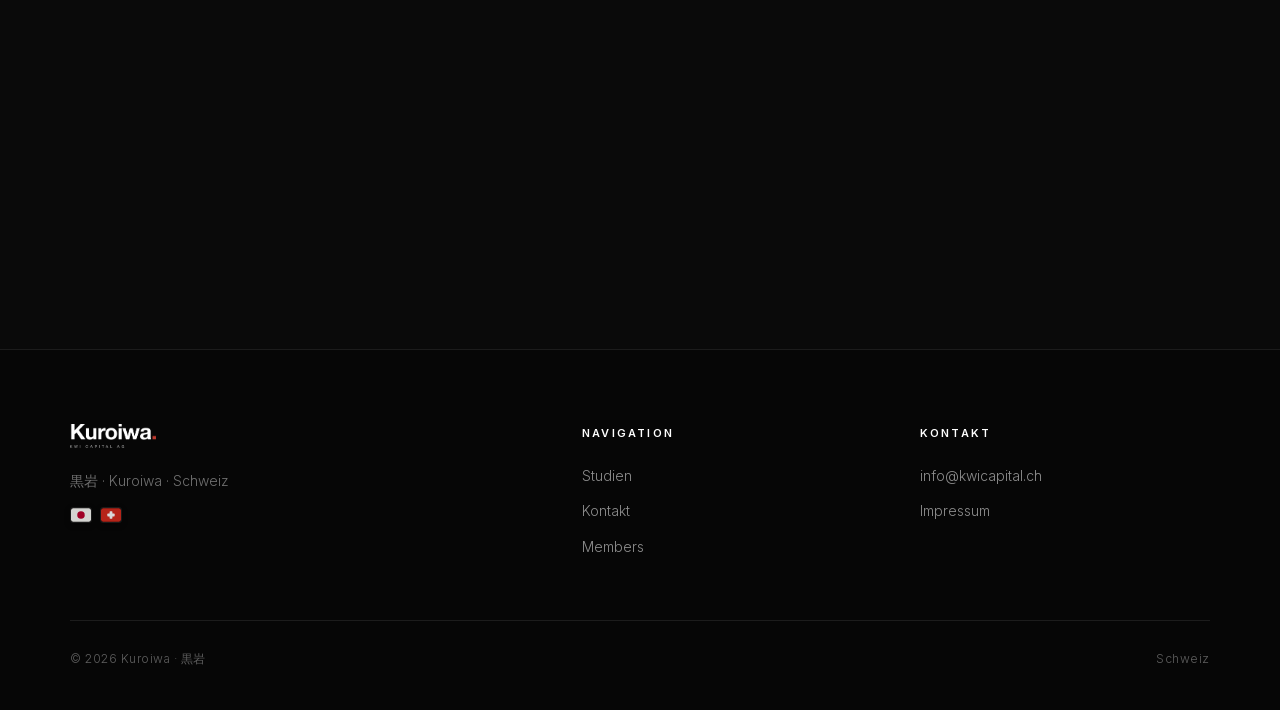
==== commit 08c68546: "Fuehrungs-Sektion mit Portrait Kaito Weingart auf der Startseite" ====
--- a/index.html
+++ b/index.html
@@ -77,6 +77,31 @@
   </div>
 </section>
 
+<!-- FUEHRUNG -->
+<section class="fuehrung" id="fuehrung">
+  <div class="wrap">
+    <div class="cases-head rv">
+      <span class="eyebrow center">Führung</span>
+      <h2>Ein Name. Eine Verantwortung.</h2>
+    </div>
+    <div class="lead-grid rv">
+      <picture>
+        <source type="image/webp" srcset="assets/brand/kaito-sq-320.webp 320w, assets/brand/kaito-sq-640.webp 640w" sizes="(max-width: 720px) 230px, 240px">
+        <img class="portrait" src="assets/brand/kaito-sq-320.jpg" srcset="assets/brand/kaito-sq-320.jpg 320w, assets/brand/kaito-sq-640.jpg 640w" sizes="(max-width: 720px) 230px, 240px" width="320" height="320" loading="lazy" decoding="async" alt="Kaito Weingart, Gründer der KWI Capital AG">
+      </picture>
+      <div>
+        <h3>Kaito Weingart</h3>
+        <p class="role">Gründer &amp; Verwaltungsrat</p>
+        <p class="bio">Kaito Weingart führt das Haus mit unternehmerischem Hintergrund in Schweizer Immobilien und Hospitality. Er verantwortet Akquisition, Engagements und die Beziehungen des Hauses — persönlich.</p>
+        <div class="lead-links">
+          <a href="https://www.linkedin.com/company/kwicapital" rel="noopener">LinkedIn</a>
+          <a href="mailto:info@kwicapital.ch">E-Mail</a>
+        </div>
+      </div>
+    </div>
+  </div>
+</section>
+
 <!-- CTA -->
 <section class="cta" id="kontakt">
   <img class="bg" src="assets/brand/hero.jpg?v=4" alt="" aria-hidden="true" loading="lazy" decoding="async">
--- a/assets/css/style.css
+++ b/assets/css/style.css
@@ -286,6 +286,23 @@
 }
 
 /* ============================================================
+   FUEHRUNG
+   ============================================================ */
+.fuehrung{background:var(--black);border-top:1px solid var(--line)}
+.lead-grid{display:grid;grid-template-columns:240px 1fr;gap:clamp(36px,5vw,70px);align-items:center;max-width:900px;margin:58px auto 0}
+.lead-grid .portrait{width:100%;aspect-ratio:1/1;object-fit:cover;border:1px solid var(--line-2);filter:grayscale(.2) contrast(1.03)}
+.lead-grid h3{font-size:clamp(22px,2.4vw,27px);font-weight:500;letter-spacing:-.01em;color:var(--white)}
+.lead-grid .role{margin-top:8px;font-size:11px;letter-spacing:.24em;text-transform:uppercase;color:var(--red-h);font-weight:600}
+.lead-grid .bio{margin-top:20px;font-size:15.5px;font-weight:300;color:var(--grey);max-width:54ch;line-height:1.75}
+.lead-links{margin-top:26px;display:flex;gap:26px;flex-wrap:wrap;font-size:11px;letter-spacing:.18em;text-transform:uppercase}
+.lead-links a{color:var(--grey);border-bottom:1px solid var(--line);padding-bottom:6px;transition:.35s var(--ease)}
+.lead-links a:hover{color:#fff;border-bottom-color:#fff}
+@media(max-width:720px){
+  .lead-grid{grid-template-columns:1fr;gap:32px;justify-items:start}
+  .lead-grid .portrait{max-width:230px}
+}
+
+/* ============================================================
    RESPONSIVE
    ============================================================ */
 @media(max-width:900px){
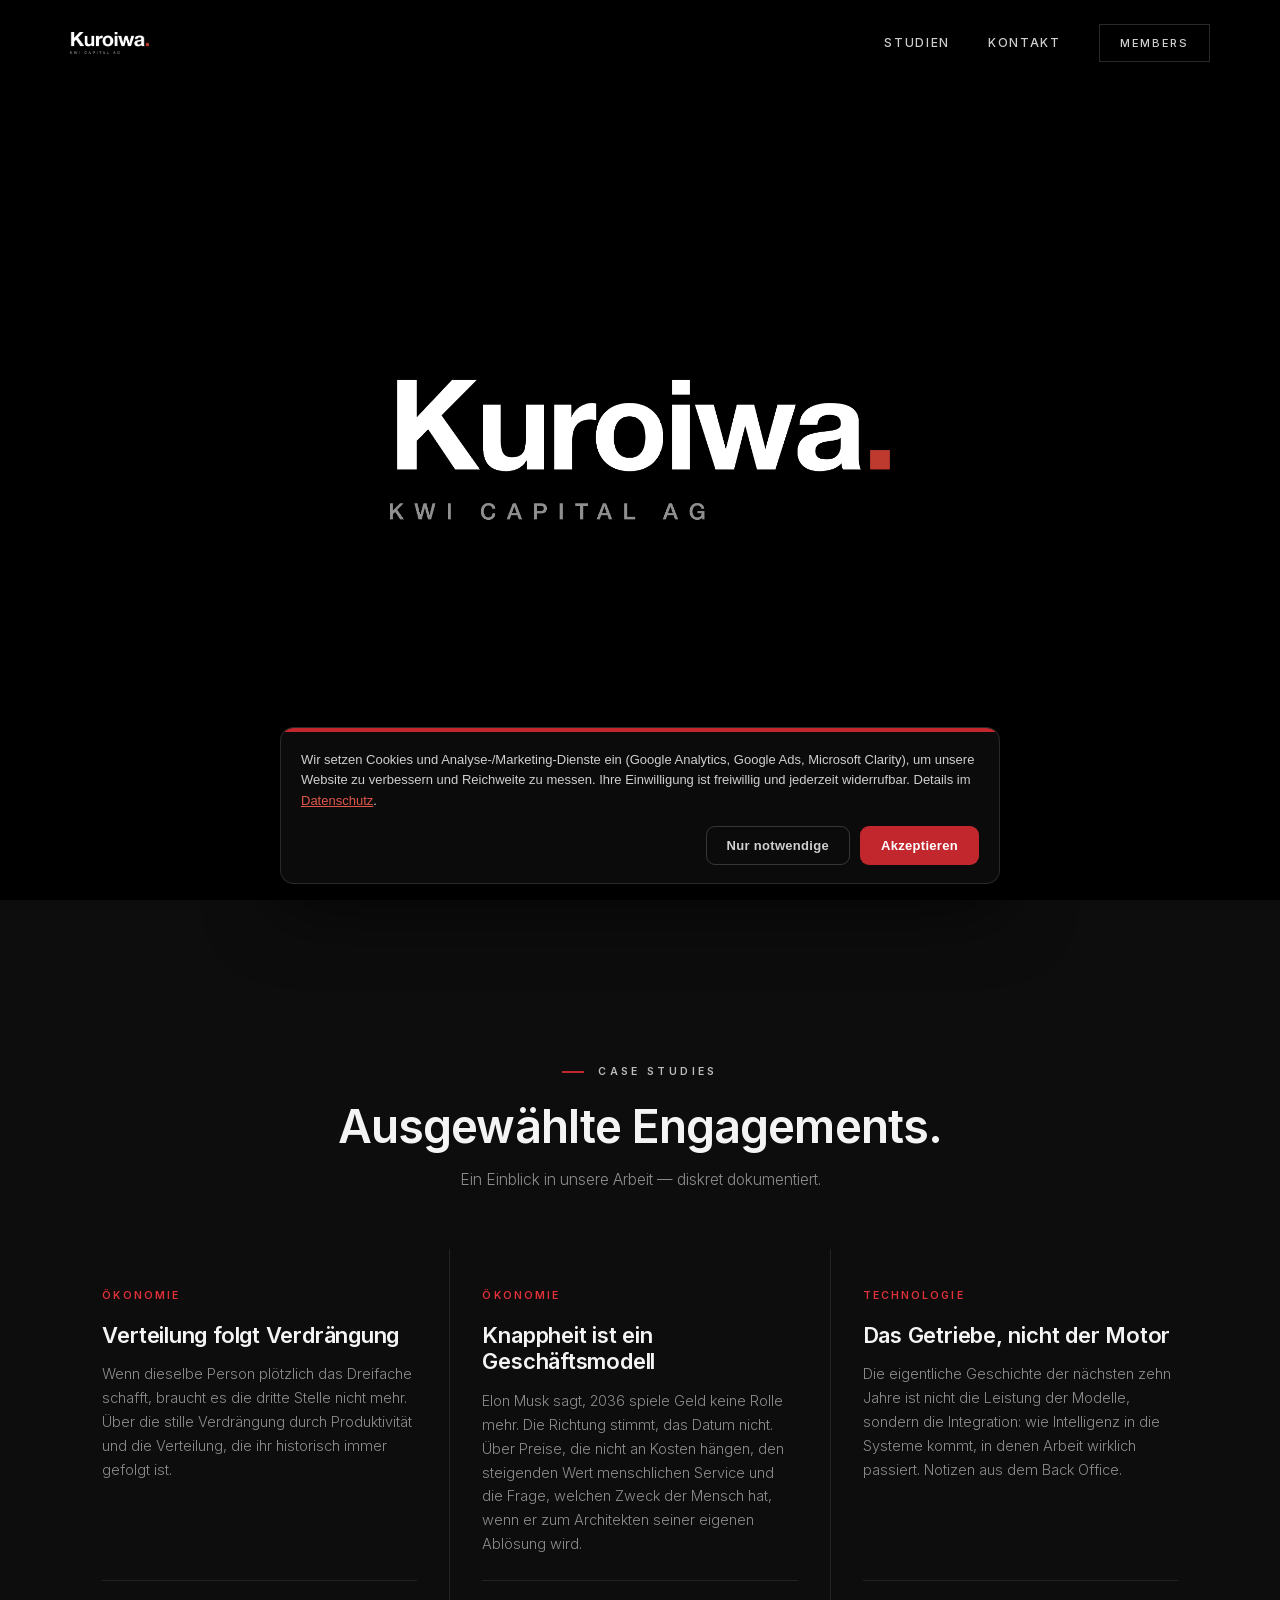
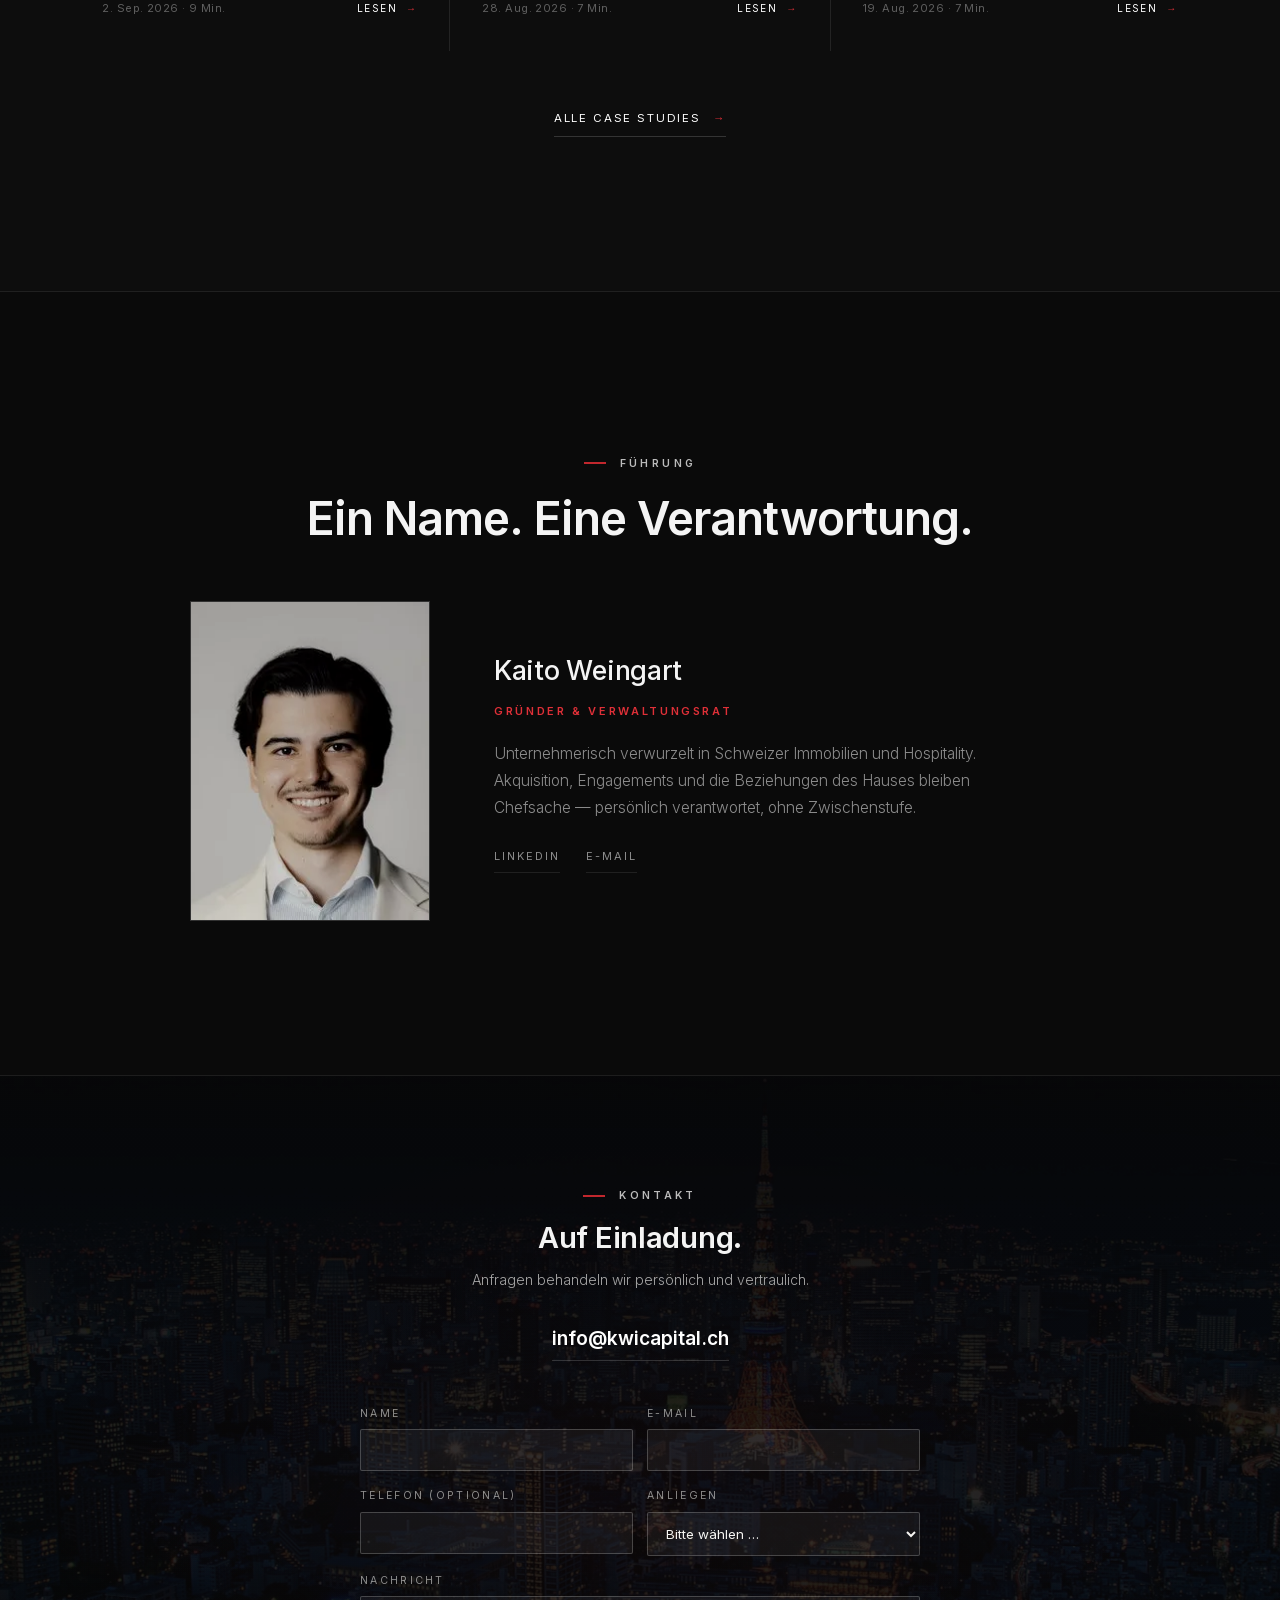
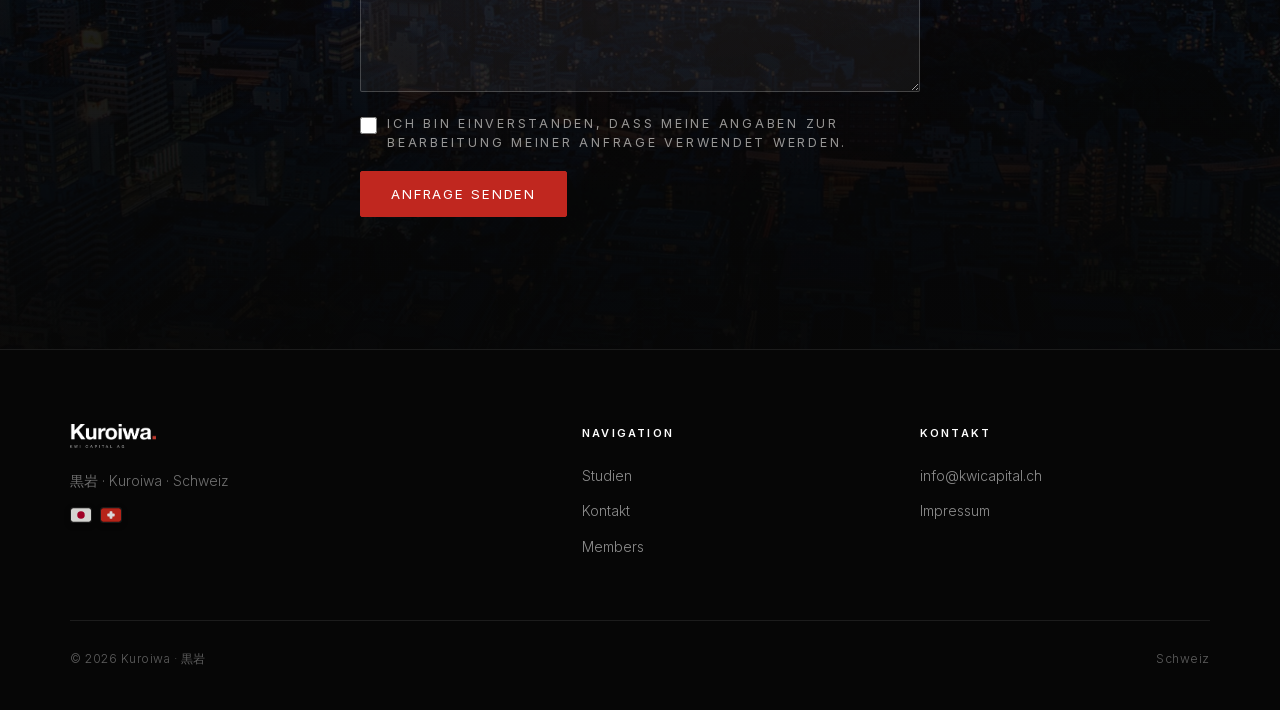
==== commit 6d96d253: "Fuehrungstext gestrafft: keine Namenswiederholung" ====
--- a/index.html
+++ b/index.html
@@ -92,7 +92,7 @@
       <div>
         <h3>Kaito Weingart</h3>
         <p class="role">Gründer &amp; Verwaltungsrat</p>
-        <p class="bio">Kaito Weingart führt das Haus mit unternehmerischem Hintergrund in Schweizer Immobilien und Hospitality. Er verantwortet Akquisition, Engagements und die Beziehungen des Hauses — persönlich.</p>
+        <p class="bio">Unternehmerisch verwurzelt in Schweizer Immobilien und Hospitality. Akquisition, Engagements und die Beziehungen des Hauses bleiben Chefsache — persönlich verantwortet, ohne Zwischenstufe.</p>
         <div class="lead-links">
           <a href="https://www.linkedin.com/company/kwicapital" rel="noopener">LinkedIn</a>
           <a href="mailto:info@kwicapital.ch">E-Mail</a>
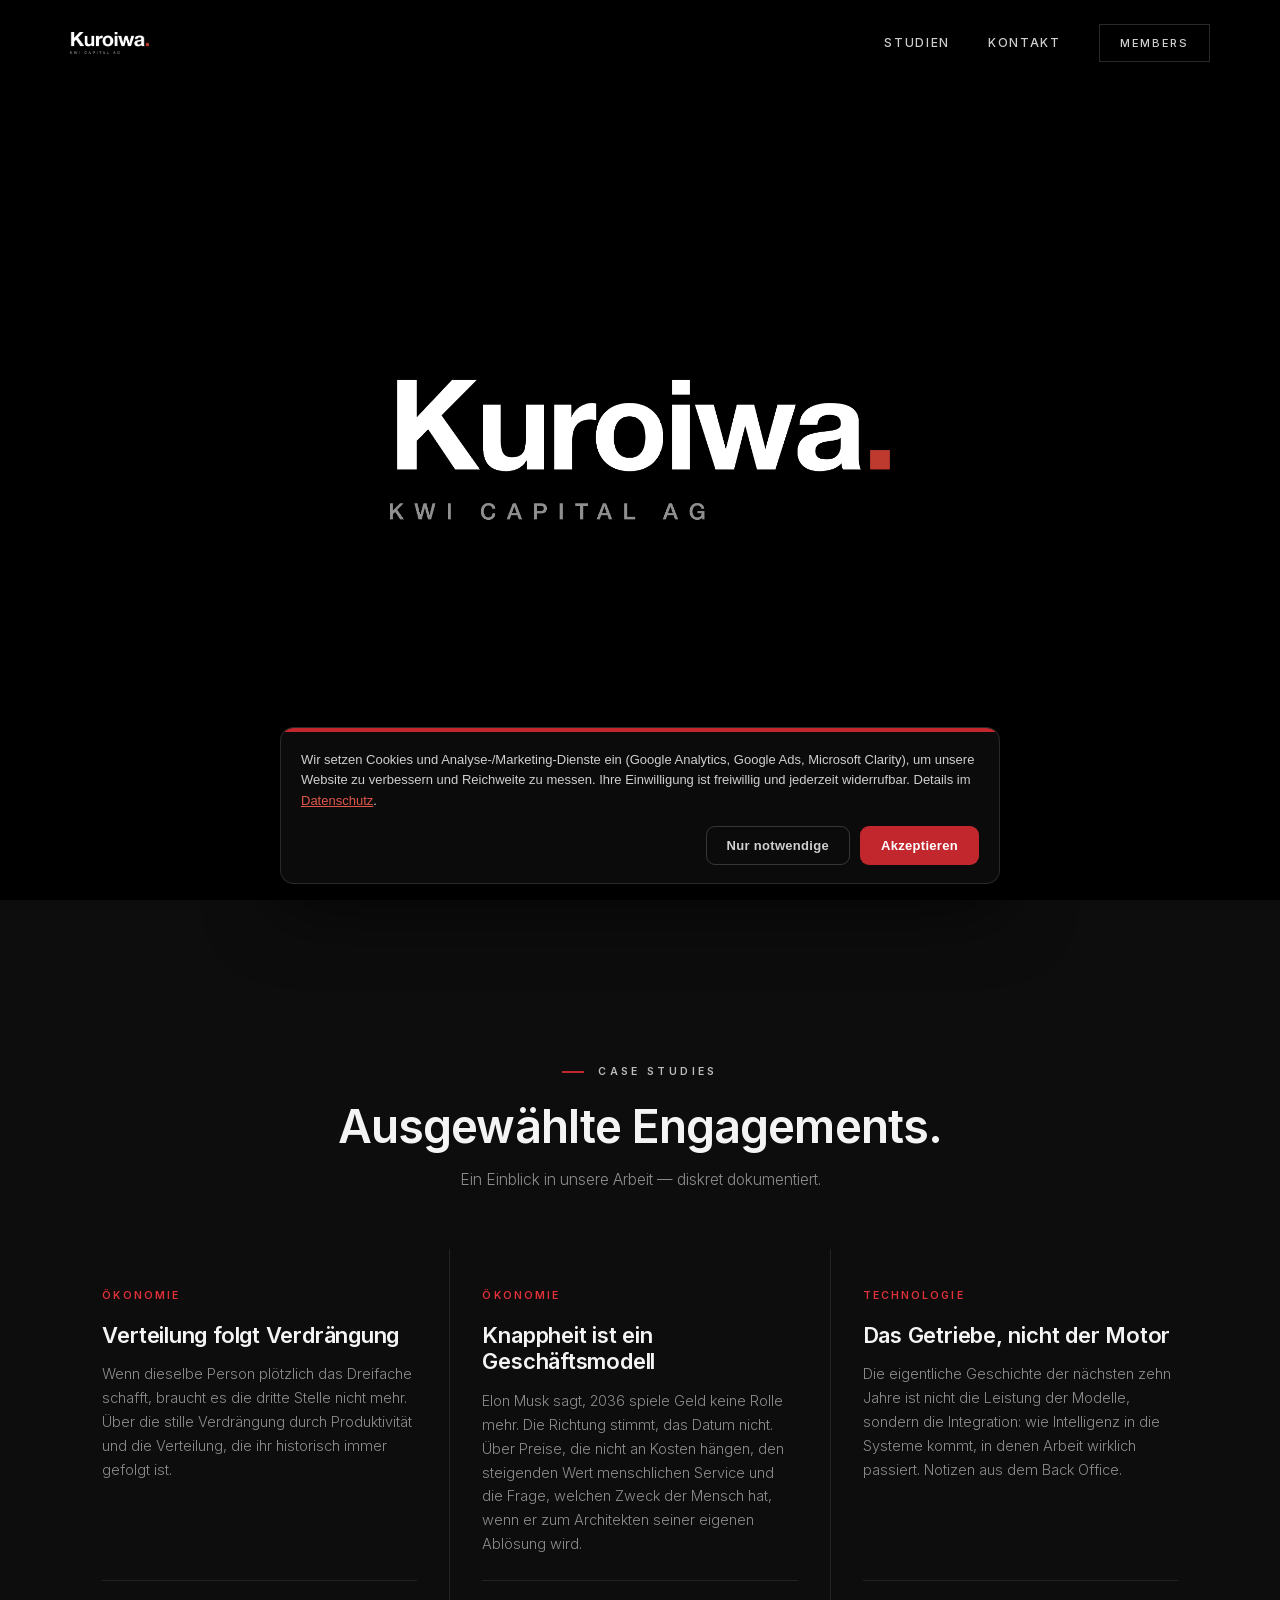
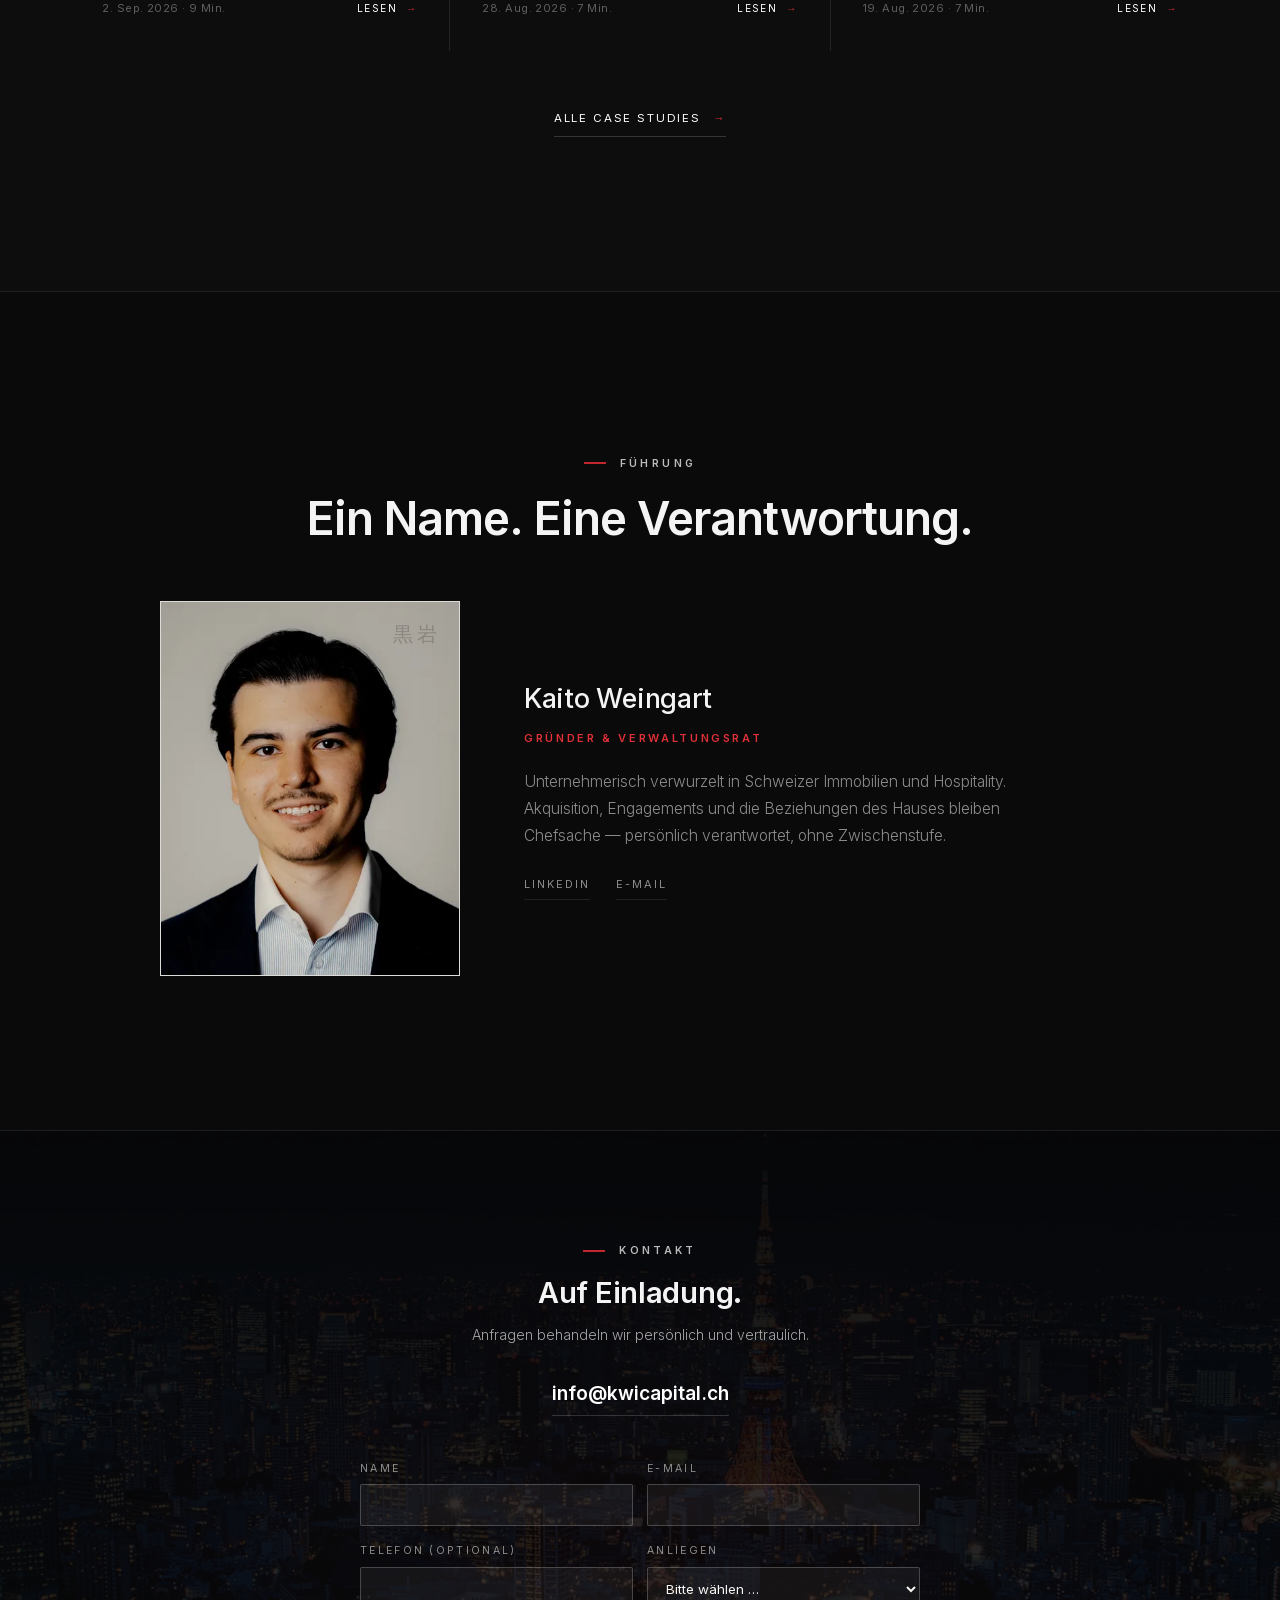
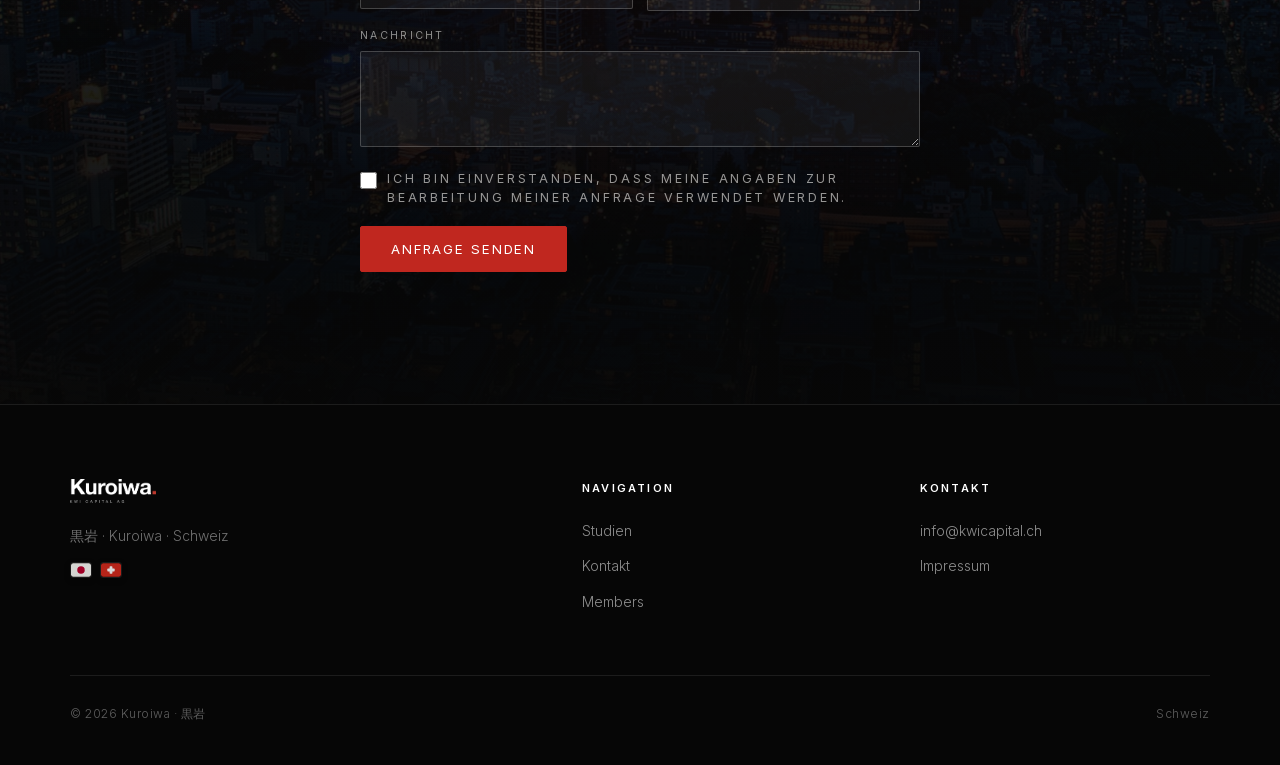
==== commit 0d5d0a34: "Portrait im Hochformat mit Kanji-Marke, analog kuroiwa.ch" ====
--- a/index.html
+++ b/index.html
@@ -85,10 +85,12 @@
       <h2>Ein Name. Eine Verantwortung.</h2>
     </div>
     <div class="lead-grid rv">
-      <picture>
-        <source type="image/webp" srcset="assets/brand/kaito-sq-320.webp 320w, assets/brand/kaito-sq-640.webp 640w" sizes="(max-width: 720px) 230px, 240px">
-        <img class="portrait" src="assets/brand/kaito-sq-320.jpg" srcset="assets/brand/kaito-sq-320.jpg 320w, assets/brand/kaito-sq-640.jpg 640w" sizes="(max-width: 720px) 230px, 240px" width="320" height="320" loading="lazy" decoding="async" alt="Kaito Weingart, Gründer der KWI Capital AG">
-      </picture>
+      <div class="lead-portrait">
+        <picture>
+          <source type="image/webp" srcset="assets/brand/kaito-440.webp 440w, assets/brand/kaito-880.webp 880w" sizes="(max-width: 720px) 280px, 300px">
+          <img src="assets/brand/kaito-440.jpg" srcset="assets/brand/kaito-440.jpg 440w, assets/brand/kaito-880.jpg 880w" sizes="(max-width: 720px) 280px, 300px" width="440" height="550" loading="lazy" decoding="async" alt="Kaito Weingart, Gründer der KWI Capital AG">
+        </picture>
+      </div>
       <div>
         <h3>Kaito Weingart</h3>
         <p class="role">Gründer &amp; Verwaltungsrat</p>
--- a/assets/css/style.css
+++ b/assets/css/style.css
@@ -289,8 +289,11 @@
    FUEHRUNG
    ============================================================ */
 .fuehrung{background:var(--black);border-top:1px solid var(--line)}
-.lead-grid{display:grid;grid-template-columns:240px 1fr;gap:clamp(36px,5vw,70px);align-items:center;max-width:900px;margin:58px auto 0}
-.lead-grid .portrait{width:100%;aspect-ratio:1/1;object-fit:cover;border:1px solid var(--line-2);filter:grayscale(.2) contrast(1.03)}
+.lead-grid{display:grid;grid-template-columns:300px 1fr;gap:clamp(36px,5vw,70px);align-items:center;max-width:960px;margin:58px auto 0}
+.lead-portrait{position:relative;width:100%;aspect-ratio:4/5;overflow:hidden;border:1px solid var(--line-2);background:#d6d4d0}
+.lead-portrait::after{content:'黒岩';position:absolute;top:16px;right:18px;z-index:2;
+  font-family:Georgia,'Hiragino Mincho ProN','Yu Mincho',serif;color:rgba(11,11,12,.20);font-size:20px;letter-spacing:.2em}
+.lead-portrait picture,.lead-portrait img{position:absolute;inset:0;width:100%;height:100%;display:block;object-fit:cover}
 .lead-grid h3{font-size:clamp(22px,2.4vw,27px);font-weight:500;letter-spacing:-.01em;color:var(--white)}
 .lead-grid .role{margin-top:8px;font-size:11px;letter-spacing:.24em;text-transform:uppercase;color:var(--red-h);font-weight:600}
 .lead-grid .bio{margin-top:20px;font-size:15.5px;font-weight:300;color:var(--grey);max-width:54ch;line-height:1.75}
@@ -299,7 +302,7 @@
 .lead-links a:hover{color:#fff;border-bottom-color:#fff}
 @media(max-width:720px){
   .lead-grid{grid-template-columns:1fr;gap:32px;justify-items:start}
-  .lead-grid .portrait{max-width:230px}
+  .lead-portrait{max-width:280px}
 }
 
 /* ============================================================
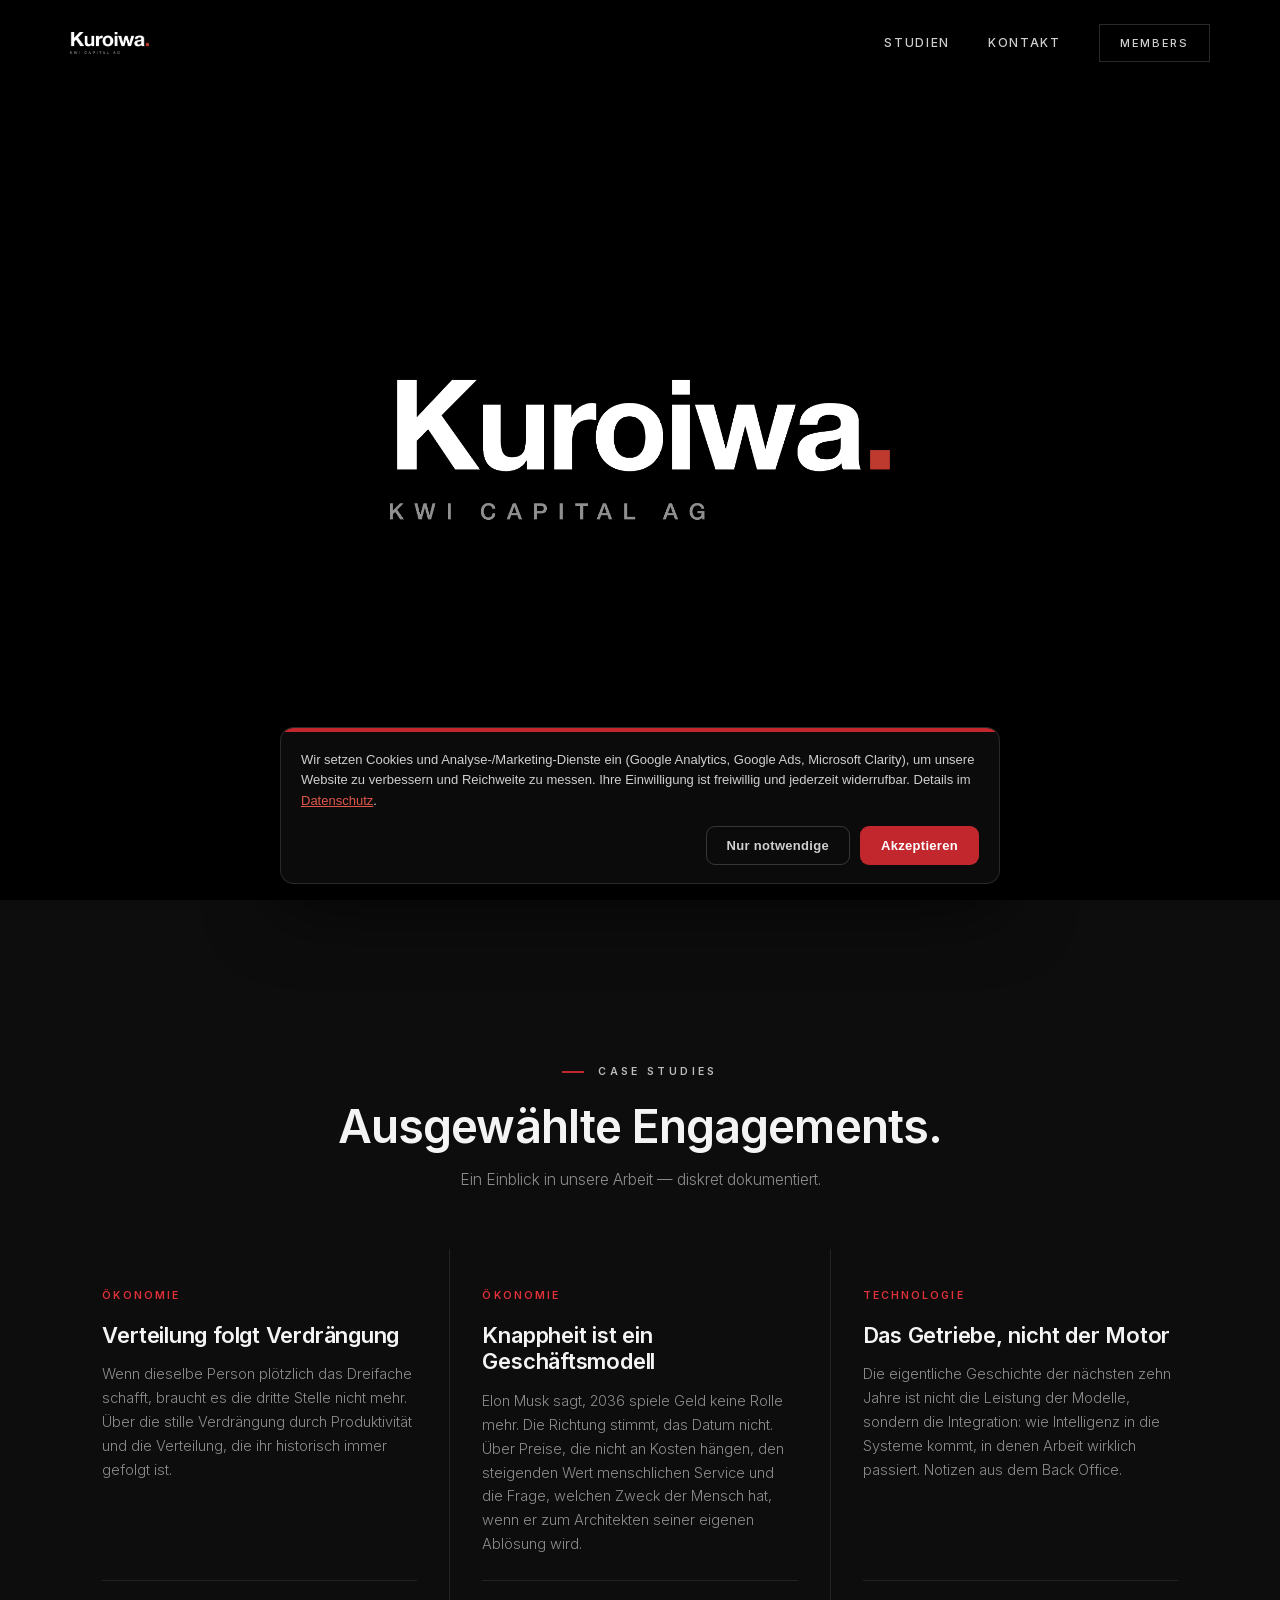
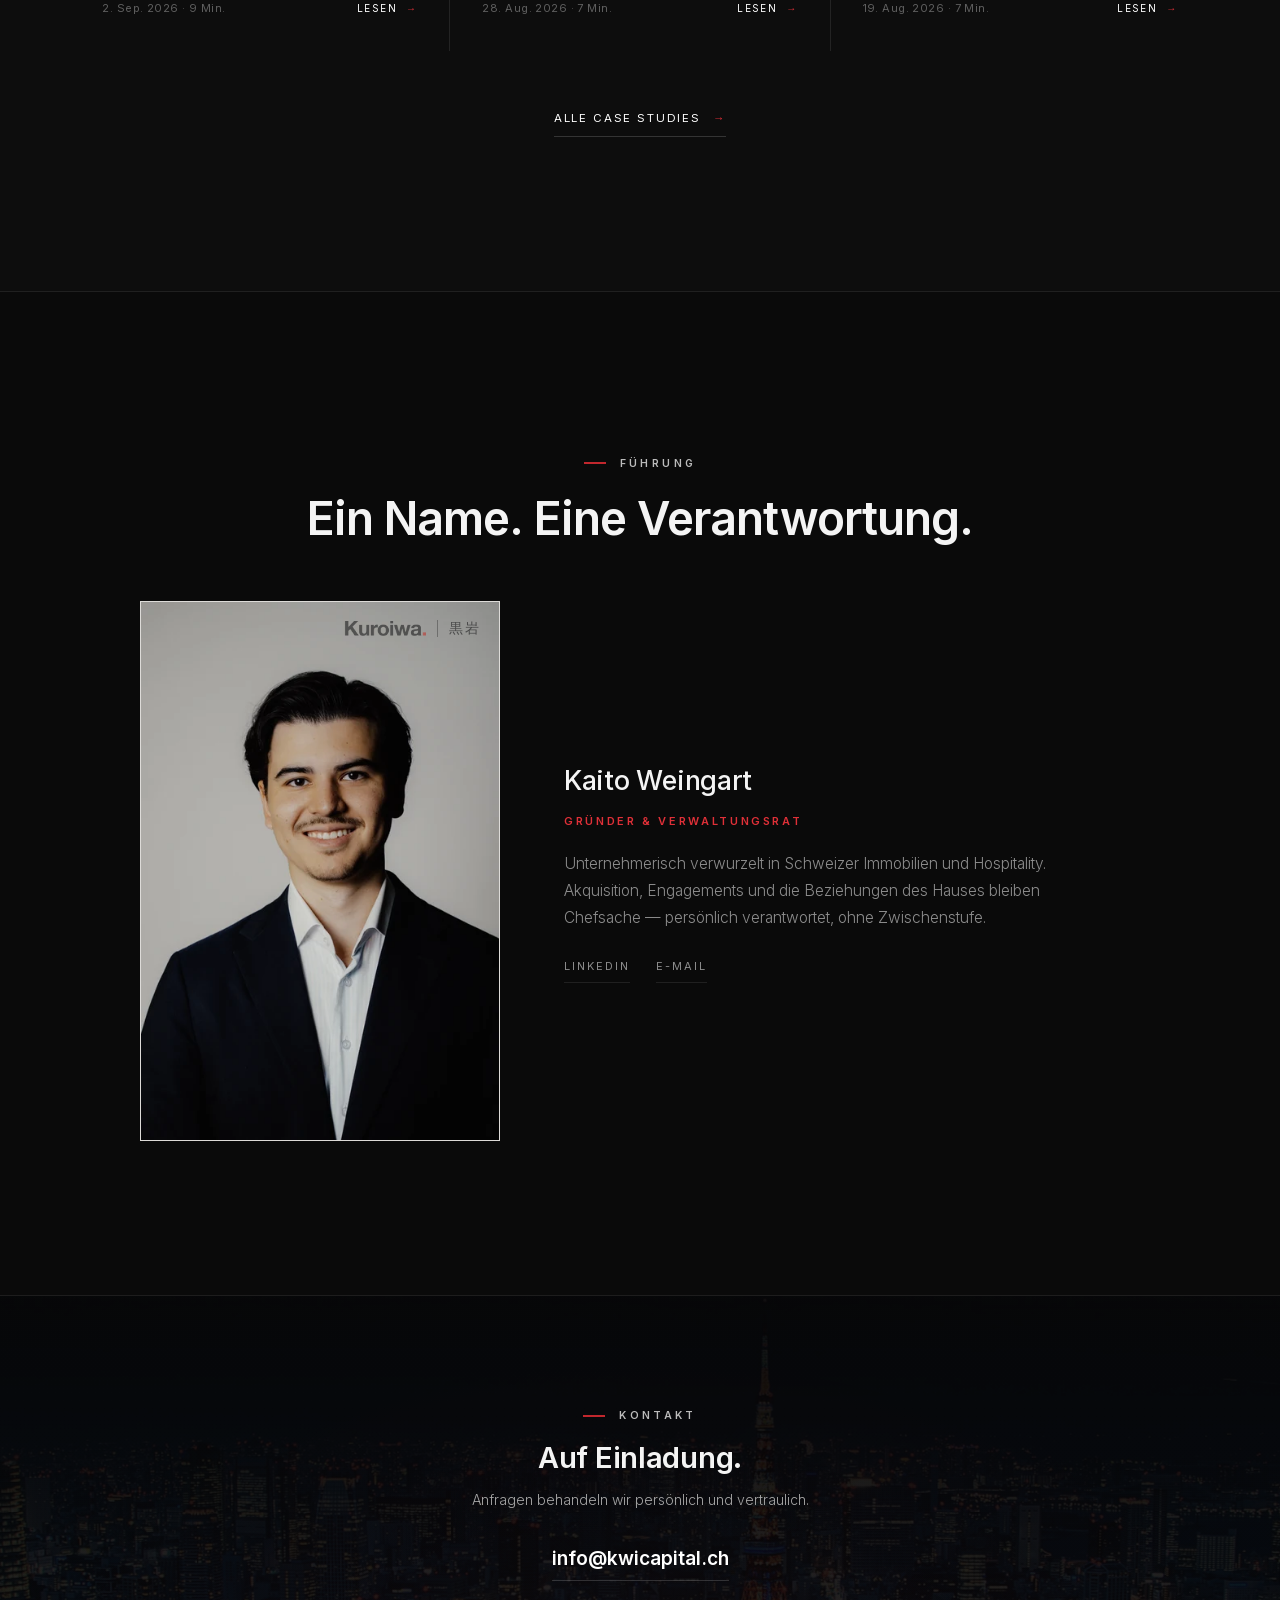
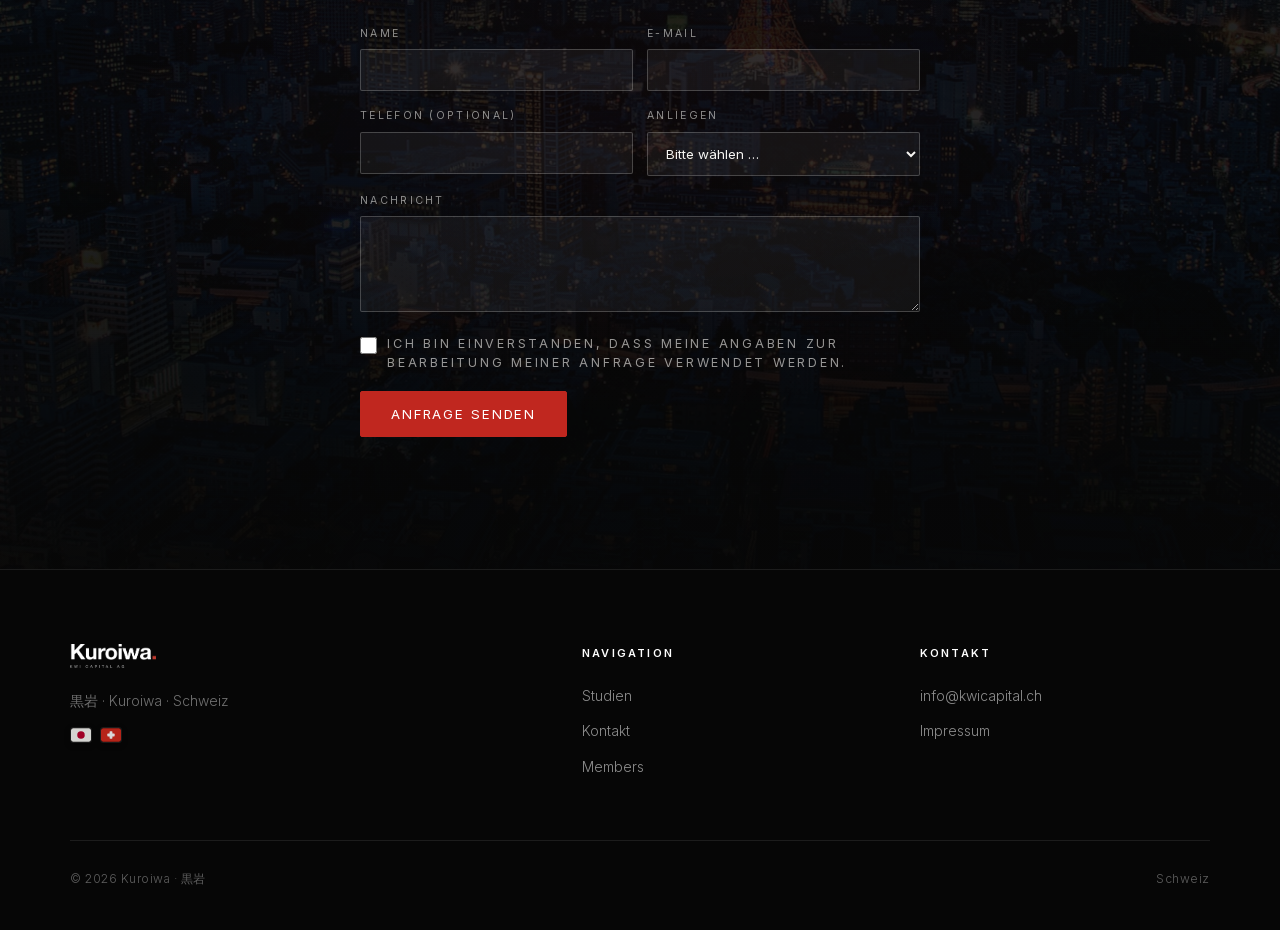
==== commit da225ed6: "Portrait unbearbeitet im vollen Format, gleiche Groesse wie kuroiwa.ch, Wortmarke mit Kanji" ====
--- a/index.html
+++ b/index.html
@@ -87,9 +87,13 @@
     <div class="lead-grid rv">
       <div class="lead-portrait">
         <picture>
-          <source type="image/webp" srcset="assets/brand/kaito-440.webp 440w, assets/brand/kaito-880.webp 880w" sizes="(max-width: 720px) 280px, 300px">
-          <img src="assets/brand/kaito-440.jpg" srcset="assets/brand/kaito-440.jpg 440w, assets/brand/kaito-880.jpg 880w" sizes="(max-width: 720px) 280px, 300px" width="440" height="550" loading="lazy" decoding="async" alt="Kaito Weingart, Gründer der KWI Capital AG">
+          <source type="image/webp" srcset="assets/brand/kaito-440.webp 440w, assets/brand/kaito-880.webp 880w" sizes="(max-width: 720px) 320px, 360px">
+          <img src="assets/brand/kaito-440.jpg" srcset="assets/brand/kaito-440.jpg 440w, assets/brand/kaito-880.jpg 880w" sizes="(max-width: 720px) 320px, 360px" width="440" height="660" loading="lazy" decoding="async" alt="Kaito Weingart, Gründer der KWI Capital AG">
         </picture>
+        <span class="bild-marke" aria-hidden="true">
+          <img src="assets/brand/kuroiwa-wort-ink.png" alt="" width="520" height="97">
+          <span class="strich"></span><span class="kanji">黒岩</span>
+        </span>
       </div>
       <div>
         <h3>Kaito Weingart</h3>
--- a/assets/css/style.css
+++ b/assets/css/style.css
@@ -289,11 +289,13 @@
    FUEHRUNG
    ============================================================ */
 .fuehrung{background:var(--black);border-top:1px solid var(--line)}
-.lead-grid{display:grid;grid-template-columns:300px 1fr;gap:clamp(36px,5vw,70px);align-items:center;max-width:960px;margin:58px auto 0}
-.lead-portrait{position:relative;width:100%;aspect-ratio:4/5;overflow:hidden;border:1px solid var(--line-2);background:#d6d4d0}
-.lead-portrait::after{content:'黒岩';position:absolute;top:16px;right:18px;z-index:2;
-  font-family:Georgia,'Hiragino Mincho ProN','Yu Mincho',serif;color:rgba(11,11,12,.20);font-size:20px;letter-spacing:.2em}
-.lead-portrait picture,.lead-portrait img{position:absolute;inset:0;width:100%;height:100%;display:block;object-fit:cover}
+.lead-grid{display:grid;grid-template-columns:360px 1fr;gap:clamp(36px,5vw,70px);align-items:center;max-width:1000px;margin:58px auto 0}
+.lead-portrait{position:relative;width:100%;aspect-ratio:2/3;overflow:hidden;border:1px solid var(--line-2);background:#d6d4d0}
+.bild-marke{position:absolute;top:18px;right:18px;z-index:2;display:flex;align-items:center;gap:11px}
+.bild-marke img{width:82px;height:auto;display:block;opacity:.52}
+.bild-marke .strich{width:1px;height:17px;background:rgba(11,11,12,.3)}
+.bild-marke .kanji{font-family:'Hiragino Mincho ProN','Yu Mincho',Georgia,serif;font-size:13.5px;letter-spacing:.16em;color:rgba(11,11,12,.55);line-height:1}
+.lead-portrait > picture,.lead-portrait > picture img{position:absolute;inset:0;width:100%;height:100%;display:block;object-fit:cover}
 .lead-grid h3{font-size:clamp(22px,2.4vw,27px);font-weight:500;letter-spacing:-.01em;color:var(--white)}
 .lead-grid .role{margin-top:8px;font-size:11px;letter-spacing:.24em;text-transform:uppercase;color:var(--red-h);font-weight:600}
 .lead-grid .bio{margin-top:20px;font-size:15.5px;font-weight:300;color:var(--grey);max-width:54ch;line-height:1.75}
@@ -302,7 +304,7 @@
 .lead-links a:hover{color:#fff;border-bottom-color:#fff}
 @media(max-width:720px){
   .lead-grid{grid-template-columns:1fr;gap:32px;justify-items:start}
-  .lead-portrait{max-width:280px}
+  .lead-portrait{max-width:320px}
 }
 
 /* ============================================================
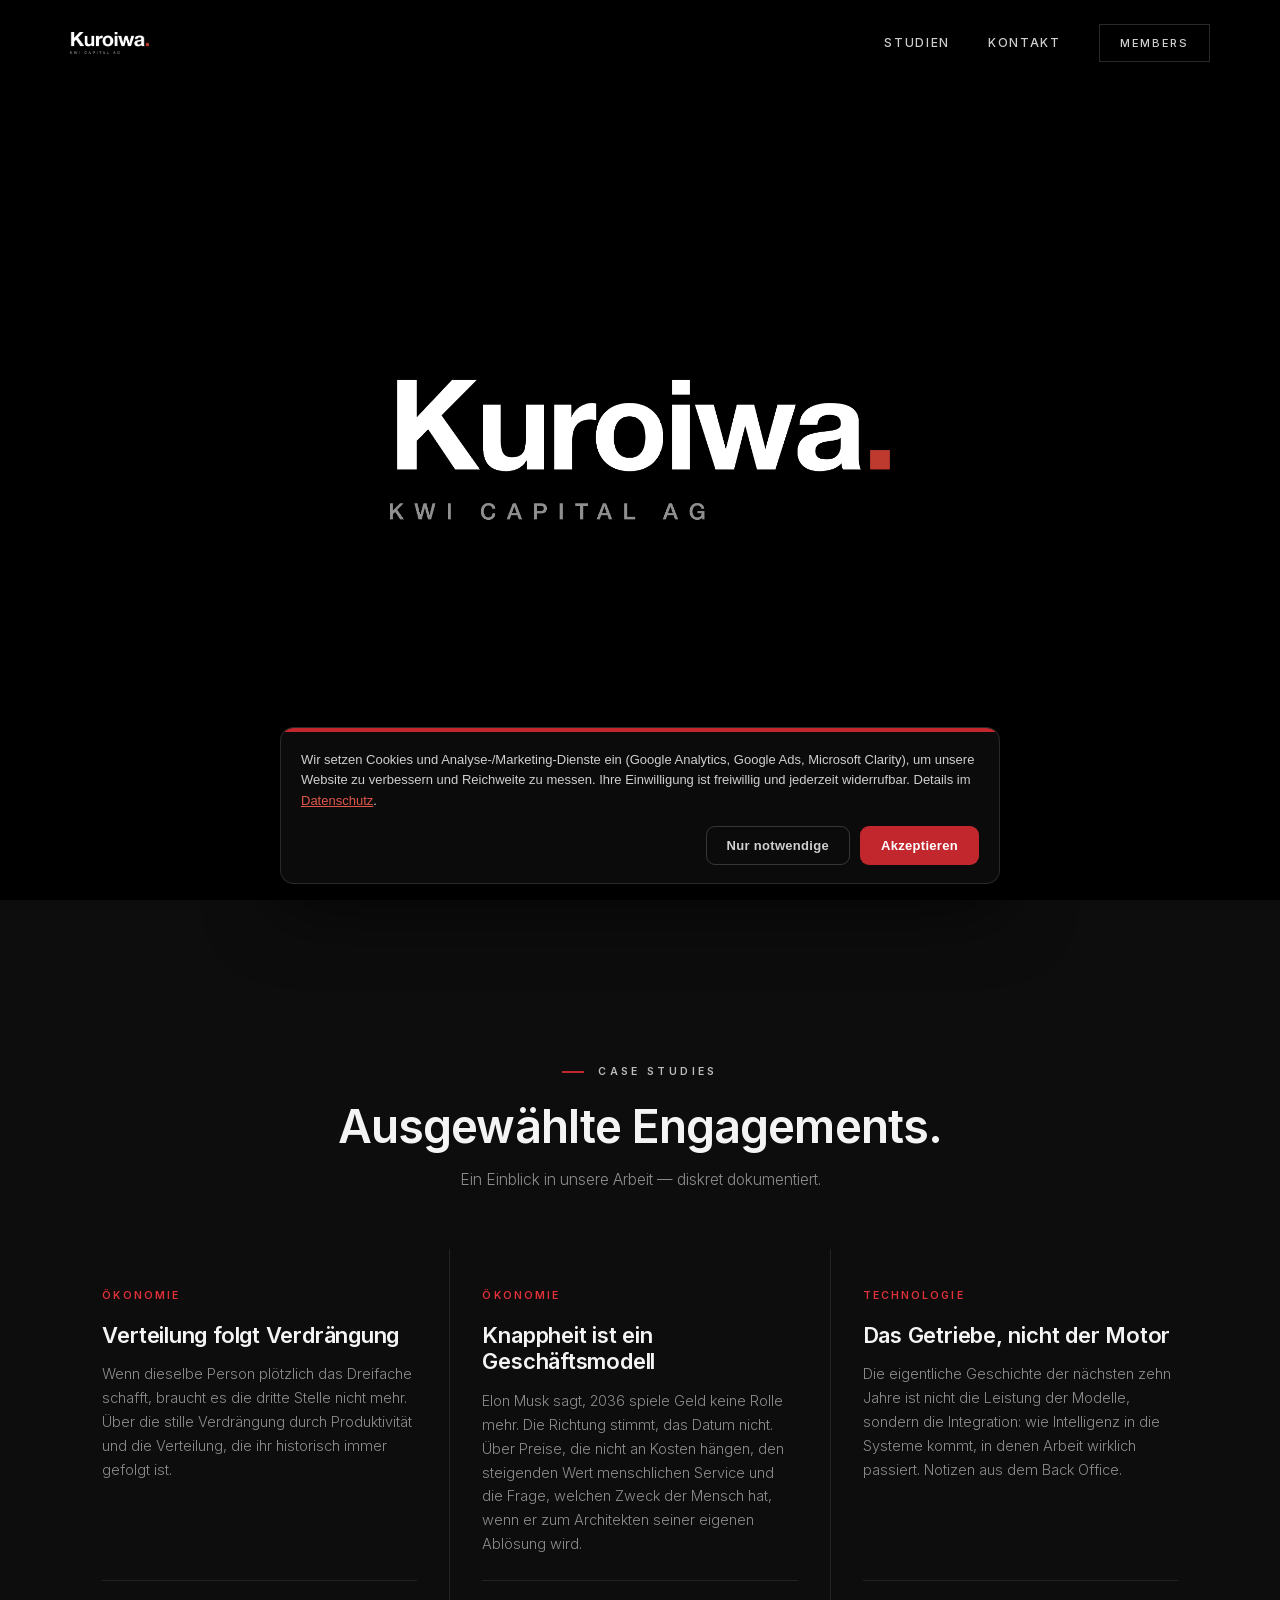
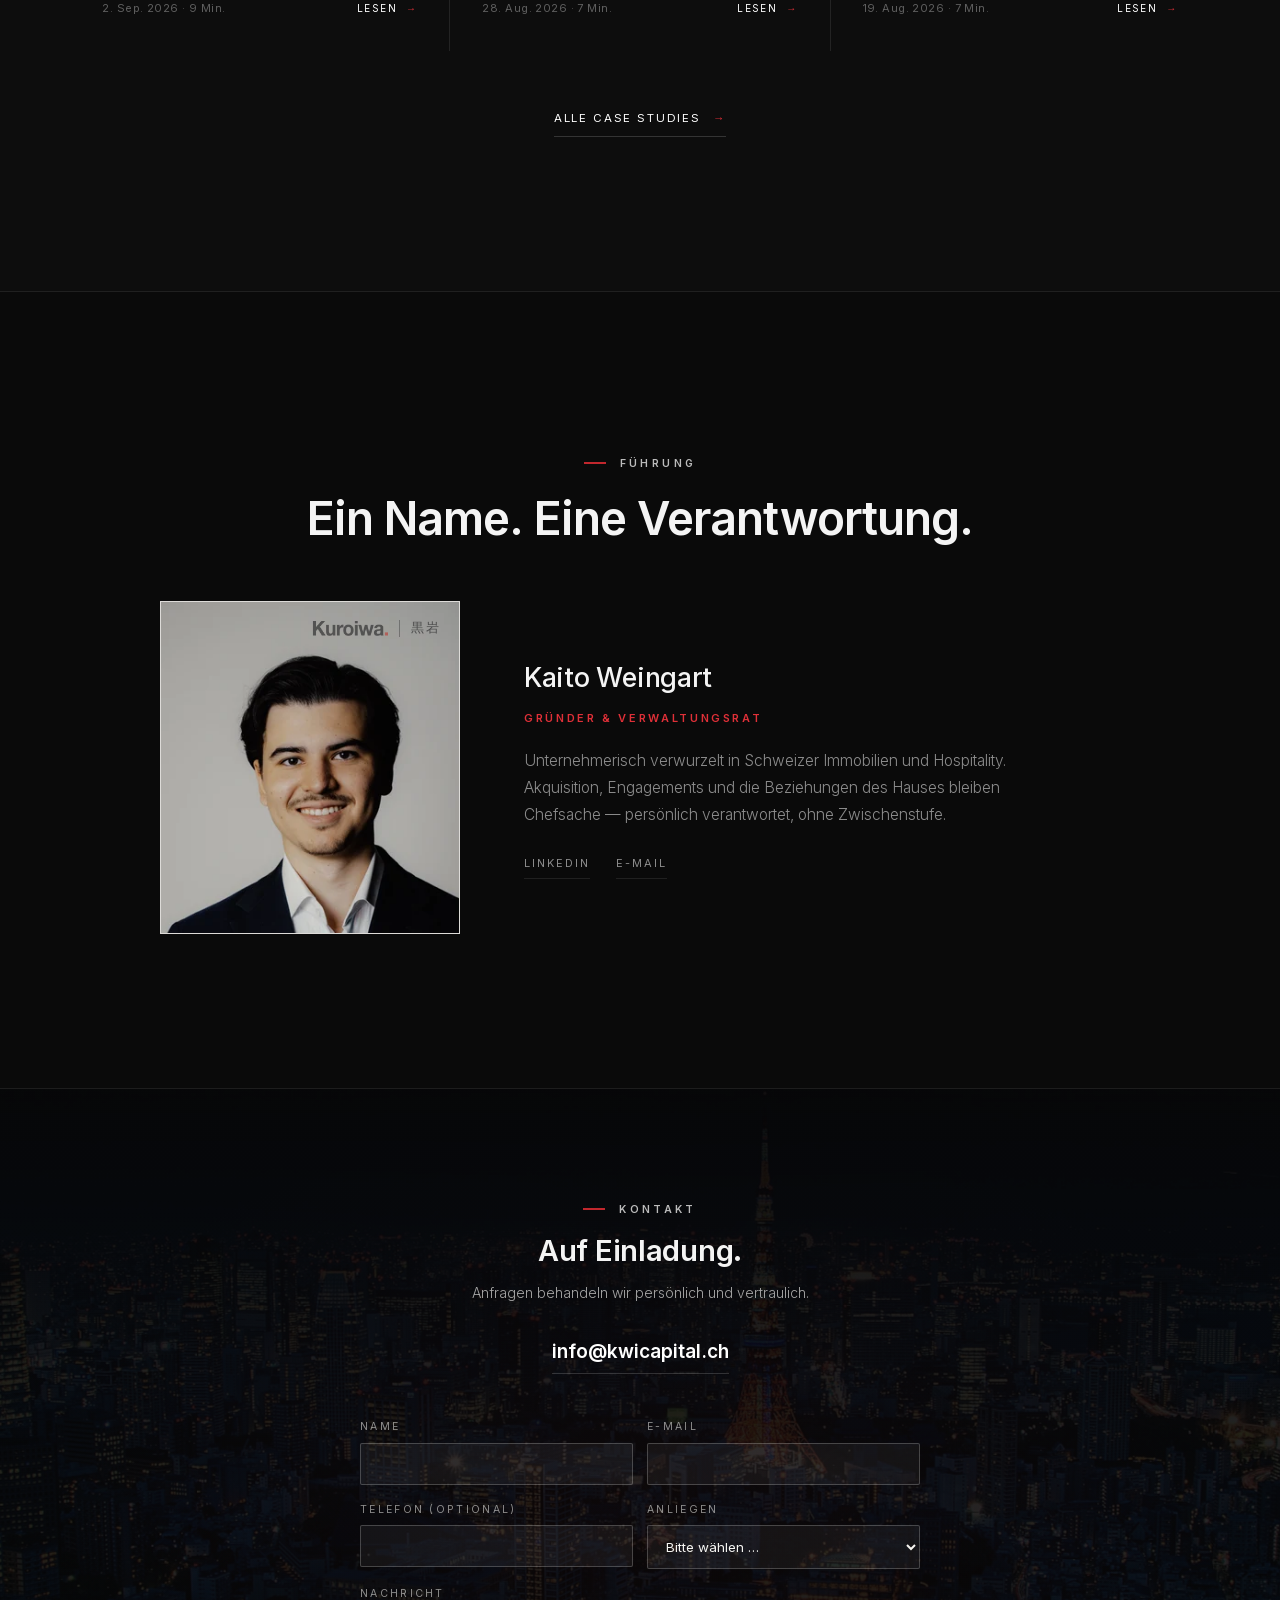
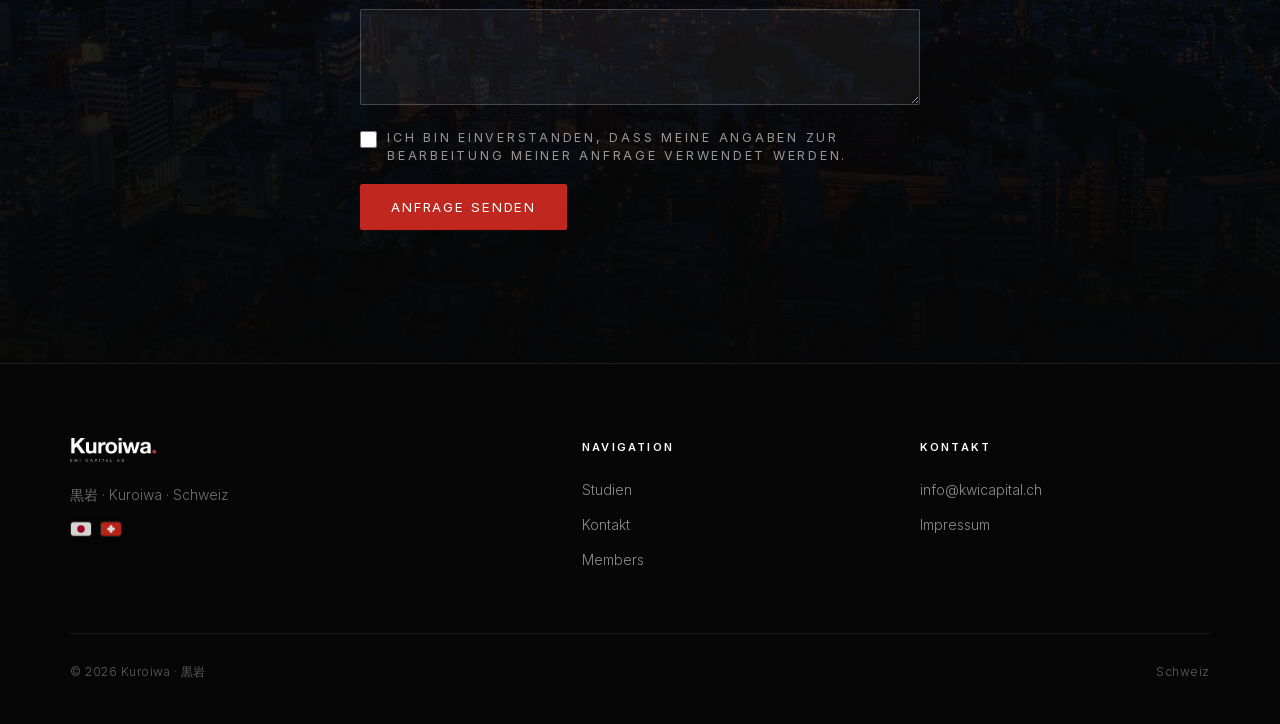
==== commit 1b623e89: "Portrait auf 9:10 enger ans Motiv, Spalte auf 300px" ====
--- a/index.html
+++ b/index.html
@@ -87,8 +87,8 @@
     <div class="lead-grid rv">
       <div class="lead-portrait">
         <picture>
-          <source type="image/webp" srcset="assets/brand/kaito-440.webp 440w, assets/brand/kaito-880.webp 880w" sizes="(max-width: 720px) 320px, 360px">
-          <img src="assets/brand/kaito-440.jpg" srcset="assets/brand/kaito-440.jpg 440w, assets/brand/kaito-880.jpg 880w" sizes="(max-width: 720px) 320px, 360px" width="440" height="660" loading="lazy" decoding="async" alt="Kaito Weingart, Gründer der KWI Capital AG">
+          <source type="image/webp" srcset="assets/brand/kaito-324.webp 324w, assets/brand/kaito-648.webp 648w" sizes="(max-width: 720px) 280px, 300px">
+          <img src="assets/brand/kaito-324.jpg" srcset="assets/brand/kaito-324.jpg 324w, assets/brand/kaito-648.jpg 648w" sizes="(max-width: 720px) 280px, 300px" width="324" height="360" loading="lazy" decoding="async" alt="Kaito Weingart, Gründer der KWI Capital AG">
         </picture>
         <span class="bild-marke" aria-hidden="true">
           <img src="assets/brand/kuroiwa-wort-ink.png" alt="" width="520" height="97">
--- a/assets/css/style.css
+++ b/assets/css/style.css
@@ -289,12 +289,12 @@
    FUEHRUNG
    ============================================================ */
 .fuehrung{background:var(--black);border-top:1px solid var(--line)}
-.lead-grid{display:grid;grid-template-columns:360px 1fr;gap:clamp(36px,5vw,70px);align-items:center;max-width:1000px;margin:58px auto 0}
-.lead-portrait{position:relative;width:100%;aspect-ratio:2/3;overflow:hidden;border:1px solid var(--line-2);background:#d6d4d0}
+.lead-grid{display:grid;grid-template-columns:300px 1fr;gap:clamp(36px,5vw,70px);align-items:center;max-width:960px;margin:58px auto 0}
+.lead-portrait{position:relative;width:100%;aspect-ratio:9/10;overflow:hidden;border:1px solid var(--line-2);background:#d6d4d0}
 .bild-marke{position:absolute;top:18px;right:18px;z-index:2;display:flex;align-items:center;gap:11px}
-.bild-marke img{width:82px;height:auto;display:block;opacity:.52}
+.bild-marke img{width:76px;height:auto;display:block;opacity:.52}
 .bild-marke .strich{width:1px;height:17px;background:rgba(11,11,12,.3)}
-.bild-marke .kanji{font-family:'Hiragino Mincho ProN','Yu Mincho',Georgia,serif;font-size:13.5px;letter-spacing:.16em;color:rgba(11,11,12,.55);line-height:1}
+.bild-marke .kanji{font-family:'Hiragino Mincho ProN','Yu Mincho',Georgia,serif;font-size:12.5px;letter-spacing:.16em;color:rgba(11,11,12,.55);line-height:1}
 .lead-portrait > picture,.lead-portrait > picture img{position:absolute;inset:0;width:100%;height:100%;display:block;object-fit:cover}
 .lead-grid h3{font-size:clamp(22px,2.4vw,27px);font-weight:500;letter-spacing:-.01em;color:var(--white)}
 .lead-grid .role{margin-top:8px;font-size:11px;letter-spacing:.24em;text-transform:uppercase;color:var(--red-h);font-weight:600}
@@ -304,7 +304,7 @@
 .lead-links a:hover{color:#fff;border-bottom-color:#fff}
 @media(max-width:720px){
   .lead-grid{grid-template-columns:1fr;gap:32px;justify-items:start}
-  .lead-portrait{max-width:320px}
+  .lead-portrait{max-width:280px}
 }
 
 /* ============================================================
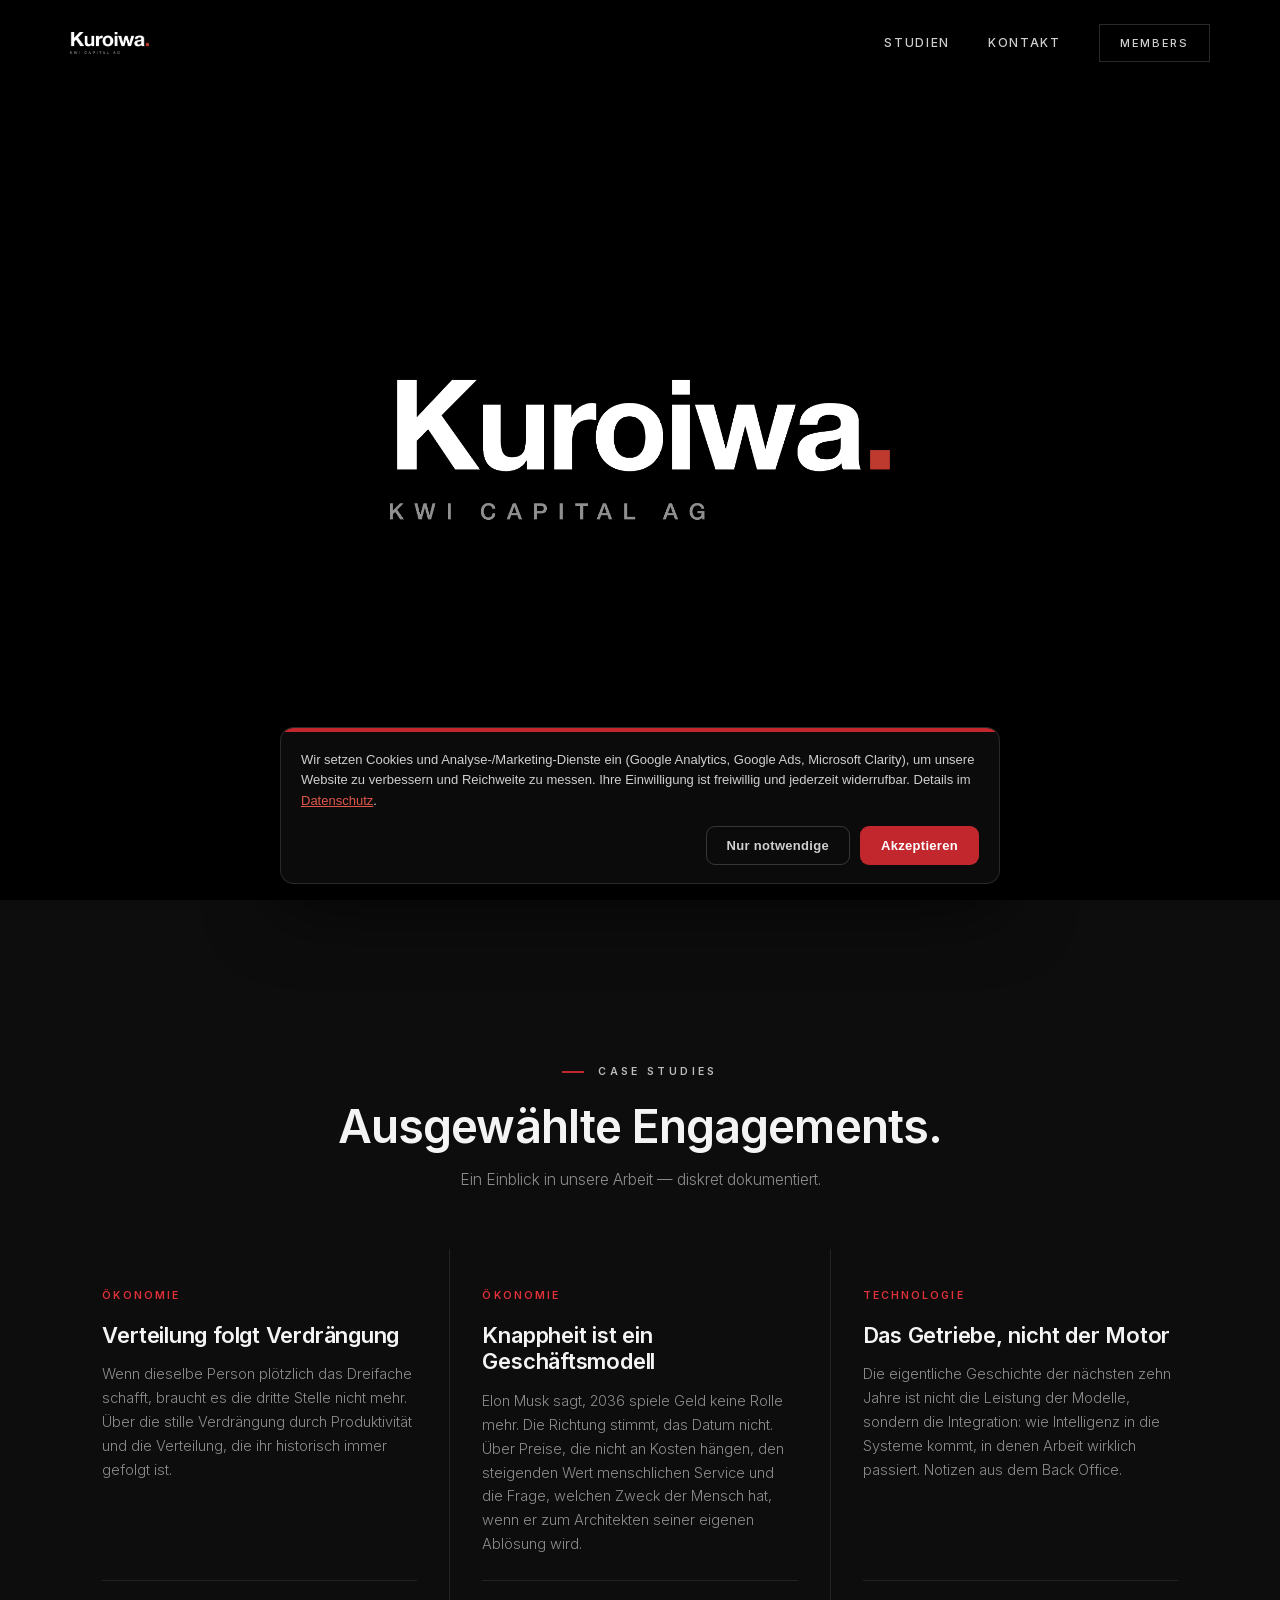
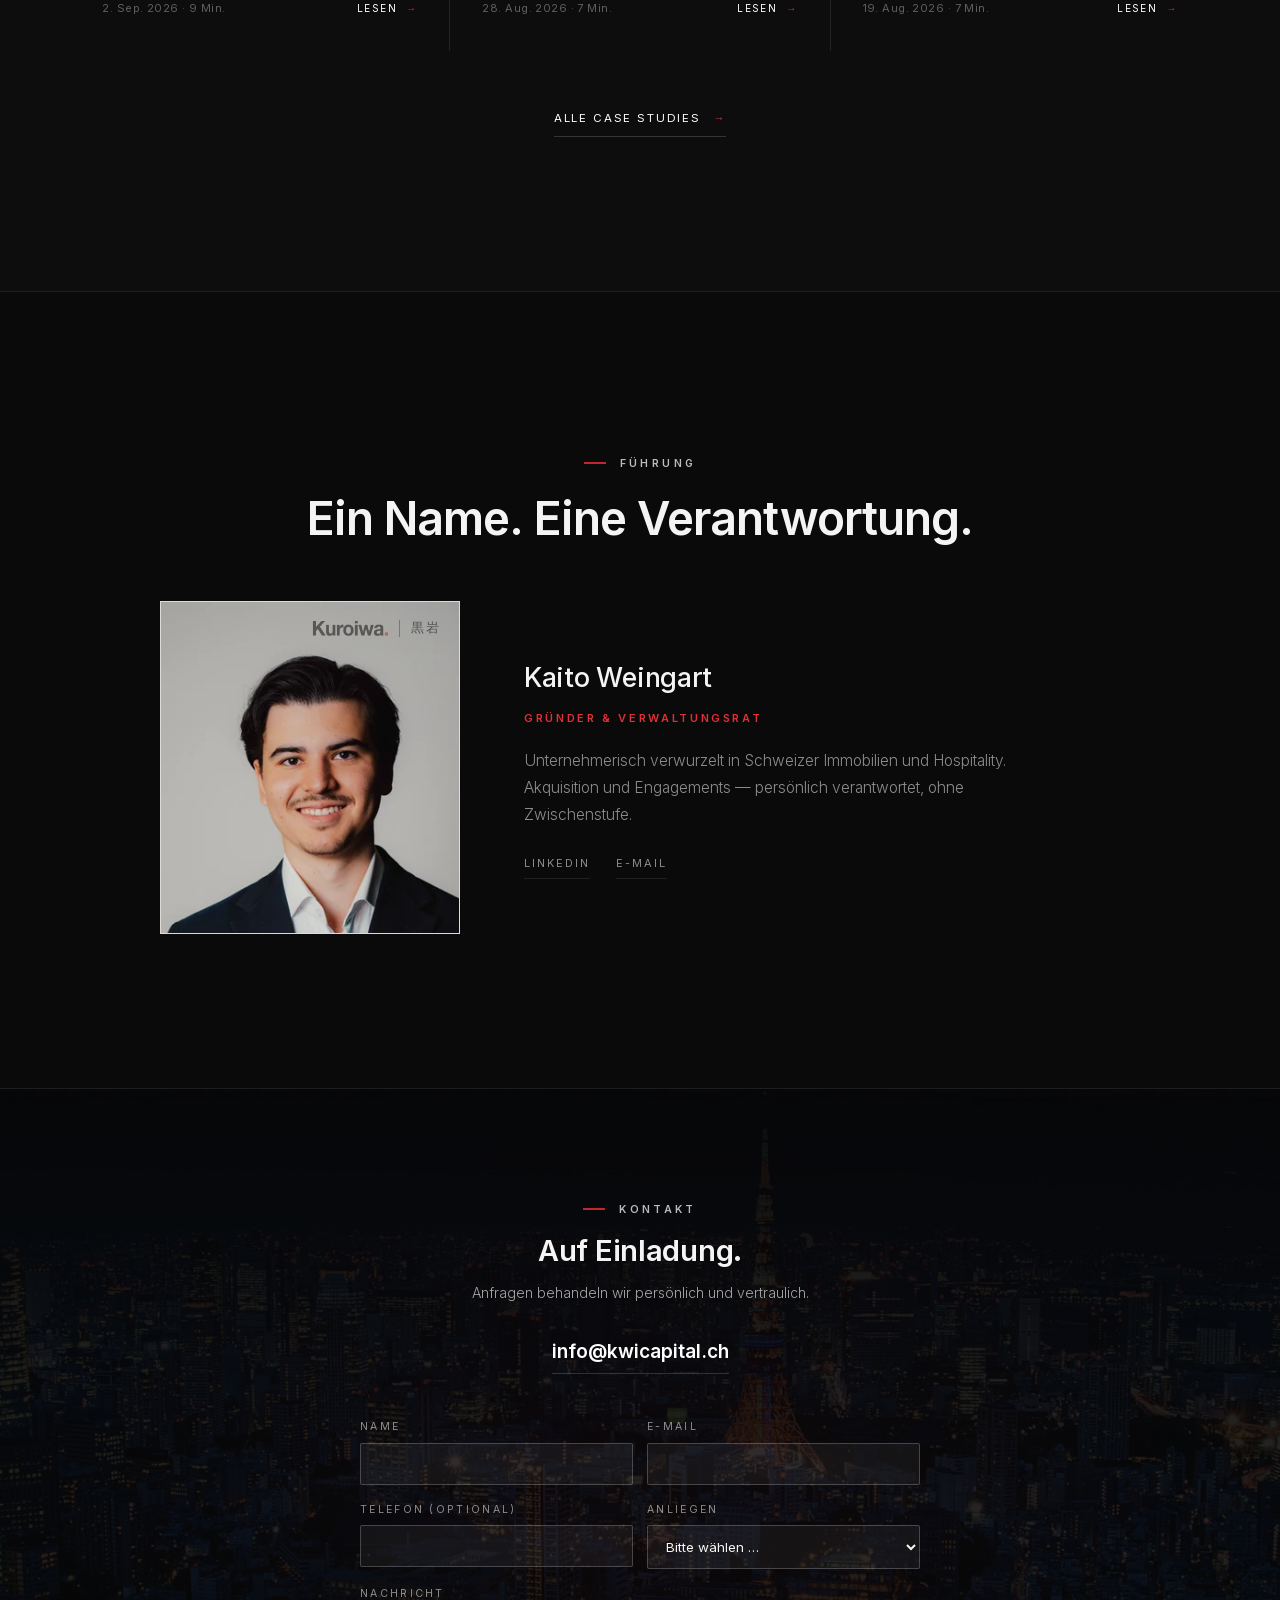
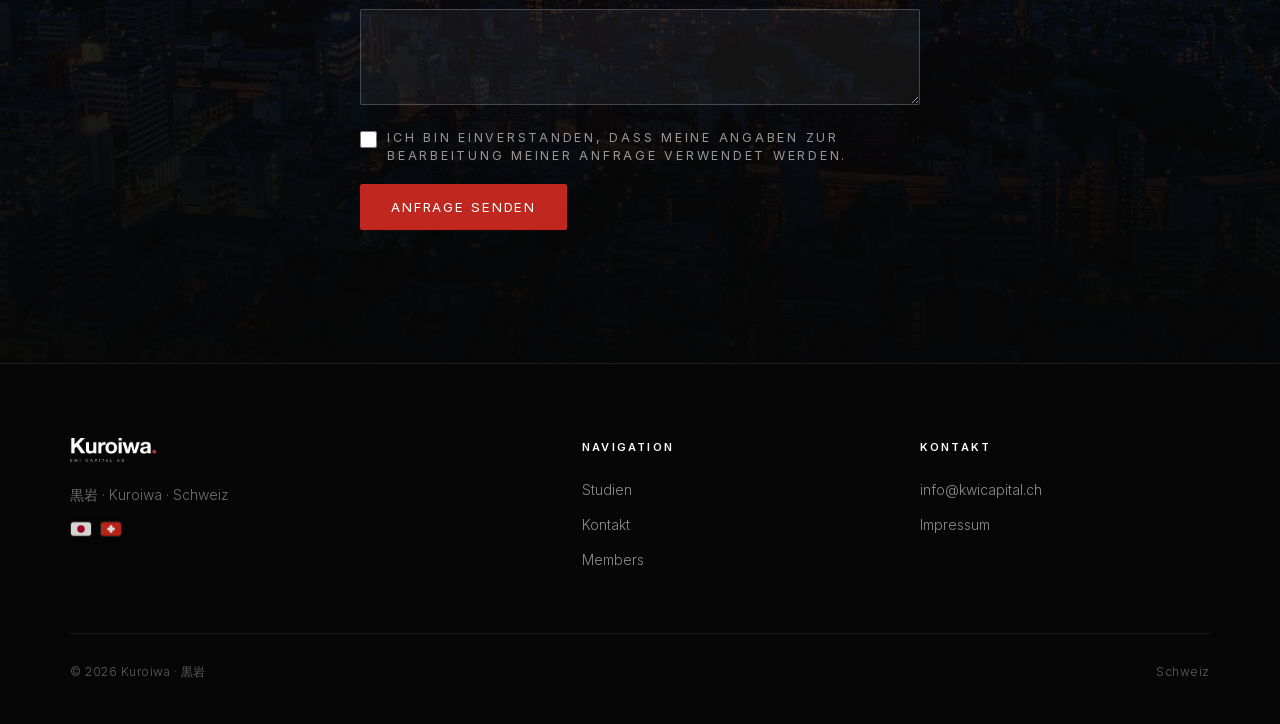
==== commit 5f137b79: "Fuehrungstext gekuerzt" ====
--- a/index.html
+++ b/index.html
@@ -98,7 +98,7 @@
       <div>
         <h3>Kaito Weingart</h3>
         <p class="role">Gründer &amp; Verwaltungsrat</p>
-        <p class="bio">Unternehmerisch verwurzelt in Schweizer Immobilien und Hospitality. Akquisition, Engagements und die Beziehungen des Hauses bleiben Chefsache — persönlich verantwortet, ohne Zwischenstufe.</p>
+        <p class="bio">Unternehmerisch verwurzelt in Schweizer Immobilien und Hospitality. Akquisition und Engagements — persönlich verantwortet, ohne Zwischenstufe.</p>
         <div class="lead-links">
           <a href="https://www.linkedin.com/company/kwicapital" rel="noopener">LinkedIn</a>
           <a href="mailto:info@kwicapital.ch">E-Mail</a>
